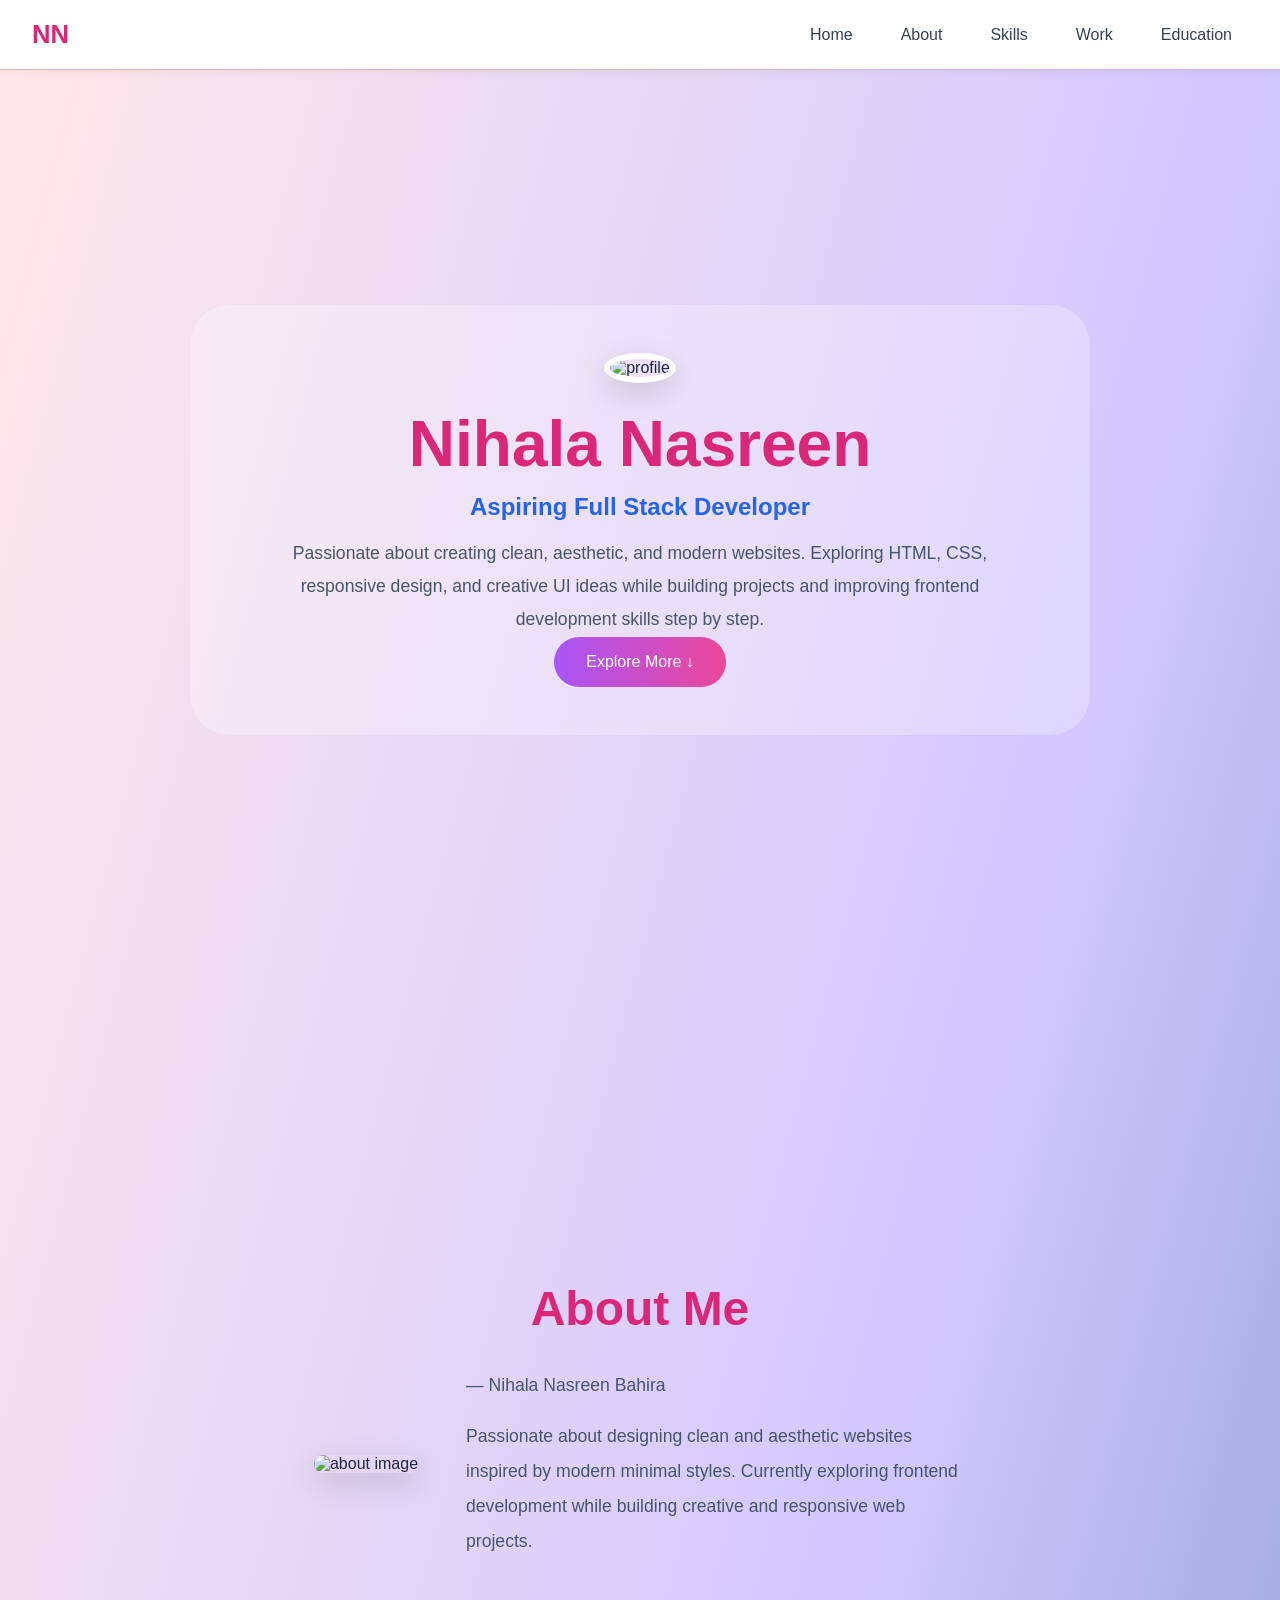
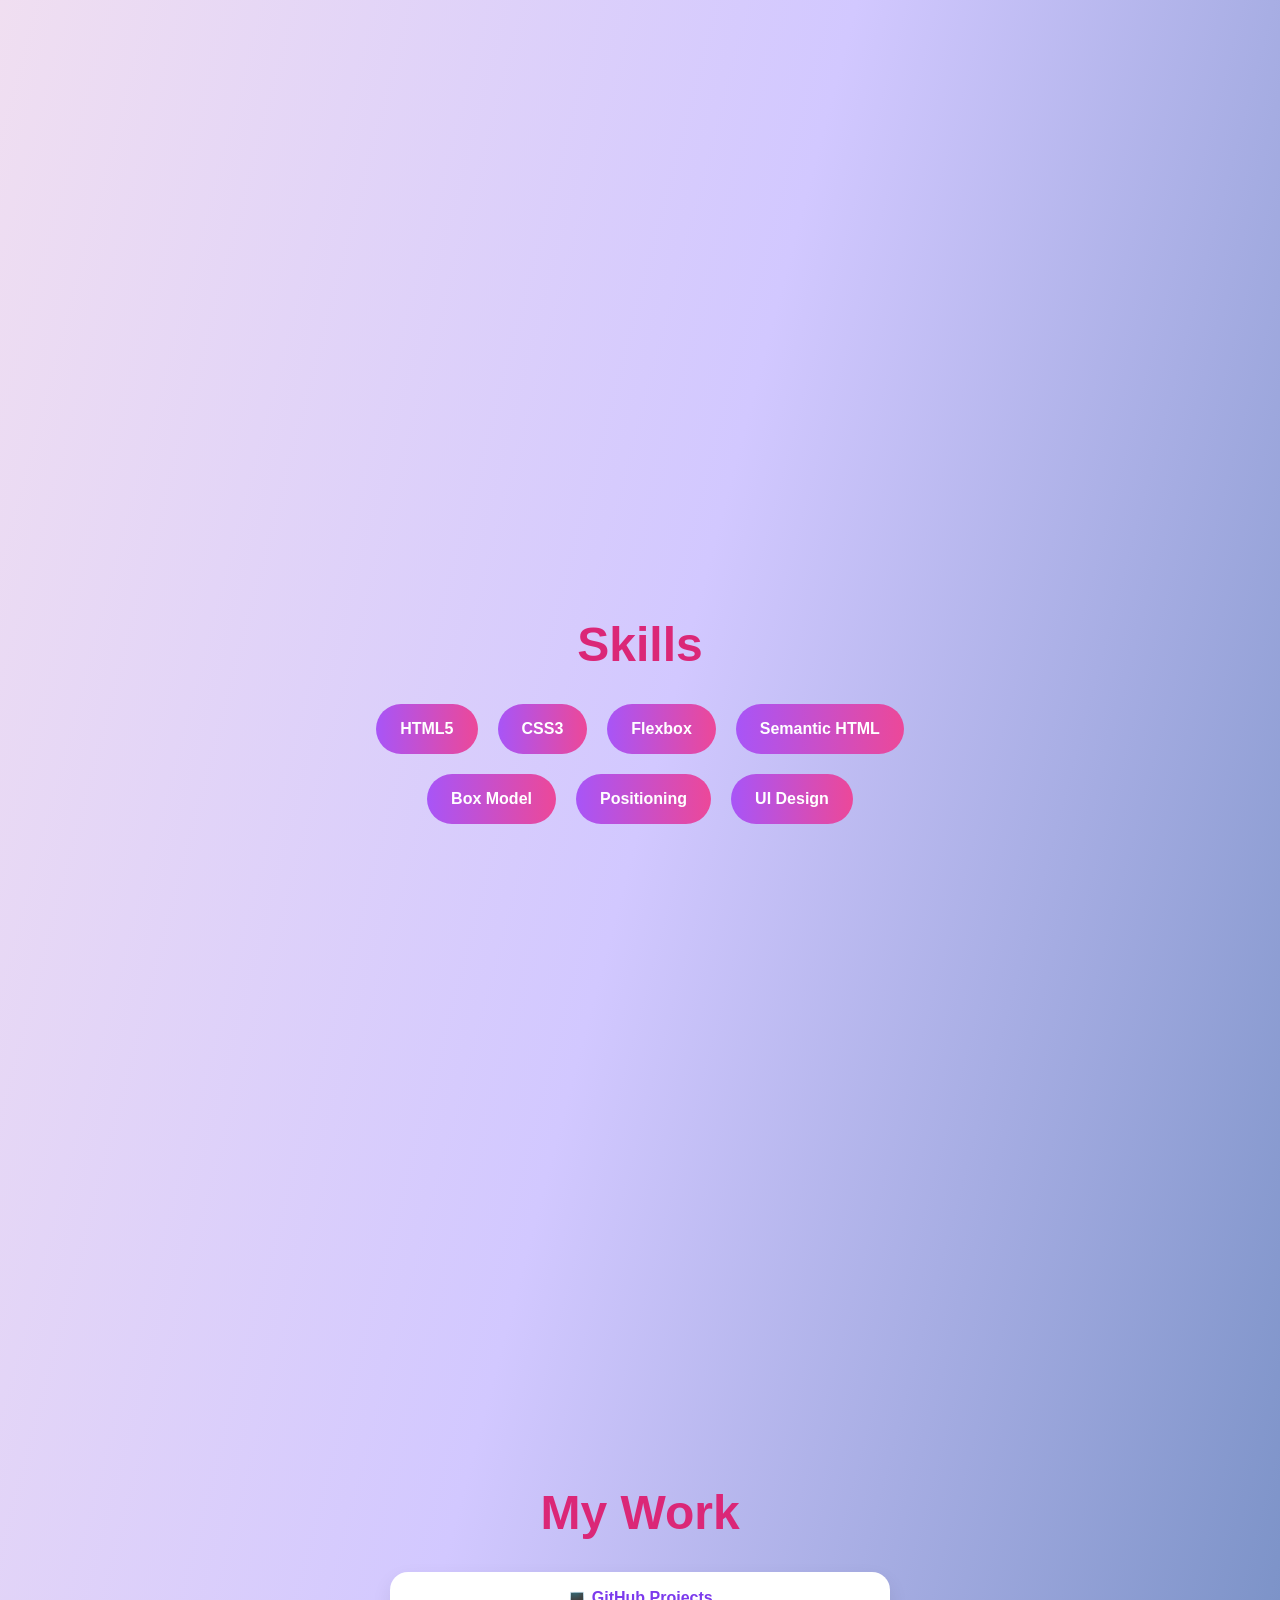
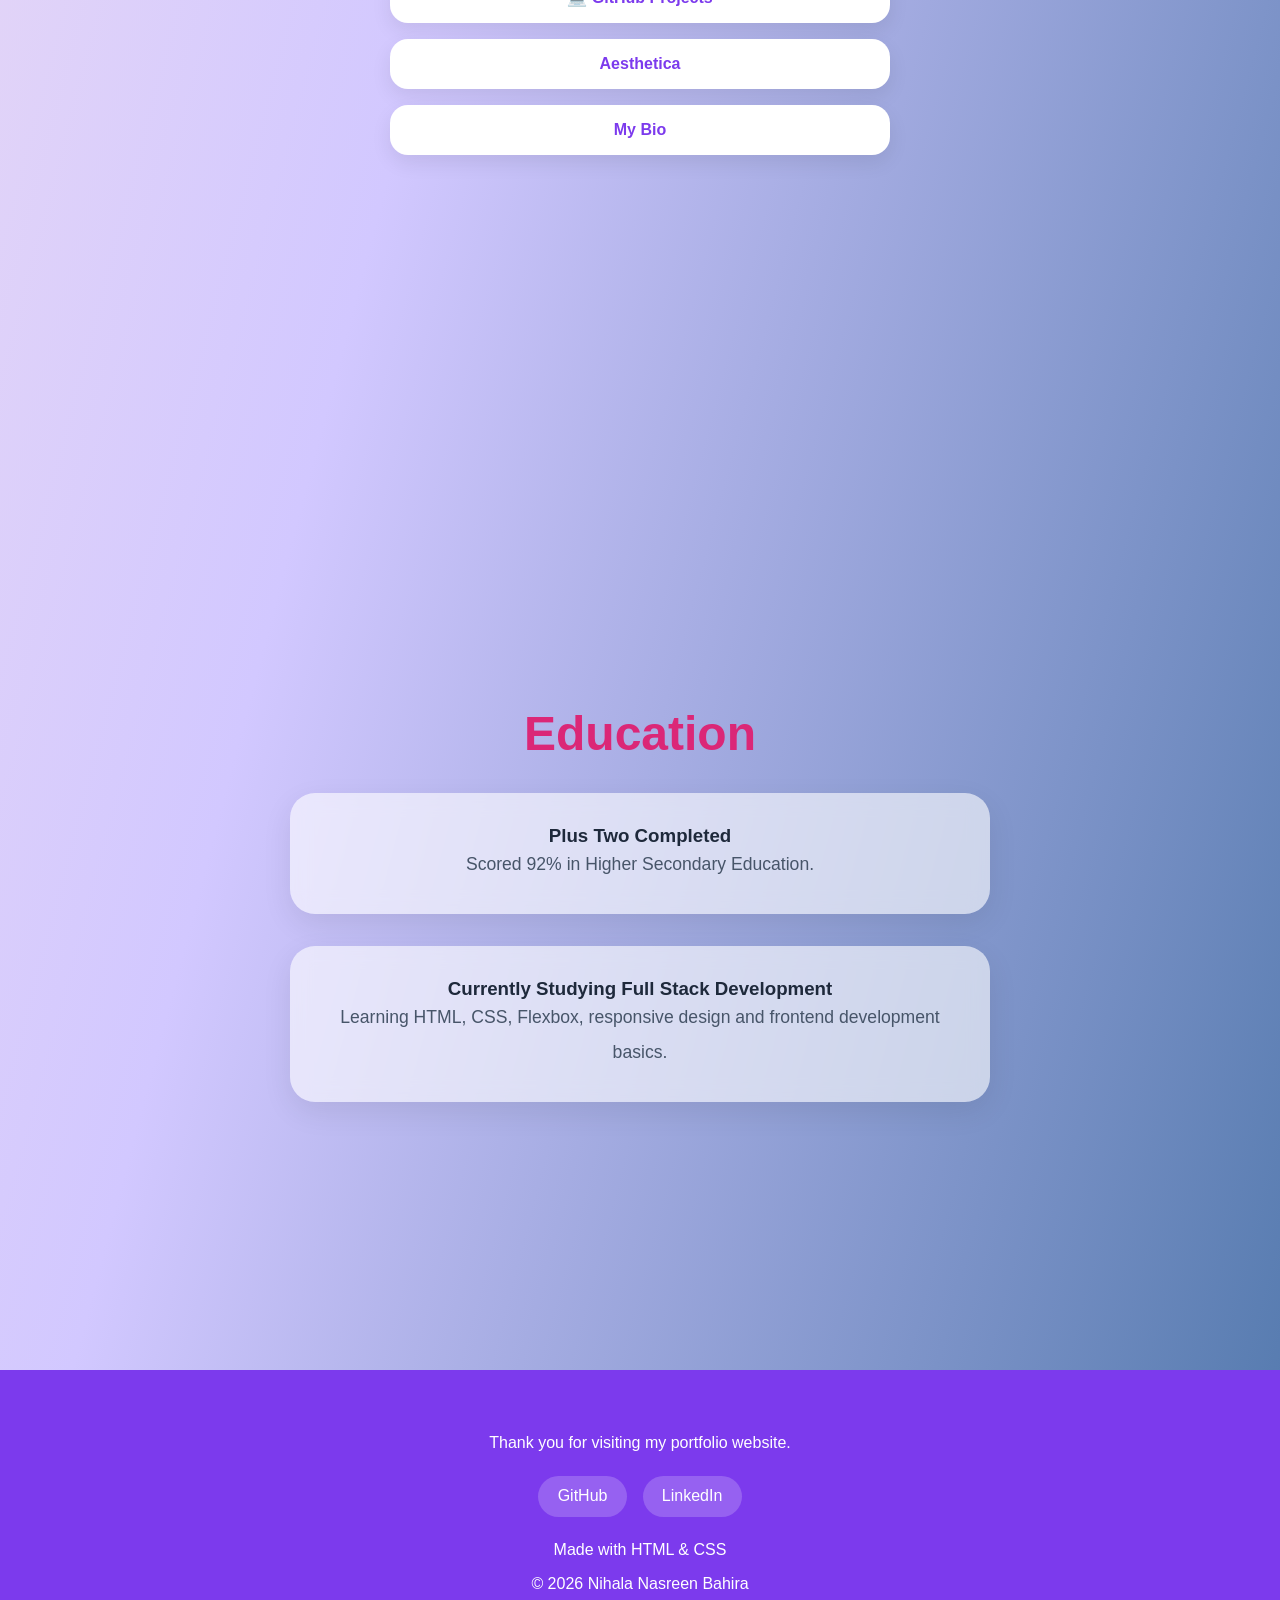
==== index.html @ 92440f71 "updated" ====
<!doctype html>
<html lang="en">
  <head>
    <meta charset="UTF-8" />
    <meta name="viewport" content="width=device-width, initial-scale=1.0" />

    <title>Nihala Portfolio</title>

    <style>
      * {
        margin: 0;
        padding: 0;
        box-sizing: border-box;
        scroll-behavior: smooth;
      }

      body {
        font-family: cursive, Arial, Helvetica, sans-serif;

        background: linear-gradient(to bottom right, #ffeaea, #d2c8ff, #5178ac);

        color: #1e293b;
      }

      /* NAVBAR */

      nav {
        position: sticky;
        top: 0;

        width: 100%;
        box-shadow: 0 2px 10px rgba(0, 0, 0, 0.05);
        background-color: white;

        padding: 1rem 2rem;

        display: flex;
        justify-content: space-between;
        align-items: center;

        z-index: 1000;

        border-bottom: 1px solid #d8b4fe;
      }

      nav h1 {
        font-size: 1.6rem;
        color: #db2777;
      }

      .nav-links {
        display: flex;
        gap: 1rem;
        flex-wrap: wrap;
      }

      .nav-links a {
        text-decoration: none;

        color: #334155;

        padding: 0.6rem 1rem;

        border-radius: 30px;

        transition: 0.3s;
      }

      .nav-links a:hover {
        background-color: #c4b5fd;
        color: white;
      }

      /* HERO */

      .hero {
        min-height: 100vh;

        display: flex;
        justify-content: center;
        align-items: center;

        padding: 2rem;

        text-align: center;
      }

      .hero-content {
        background-color: rgba(255, 255, 255, 0.25);

        padding: 3rem;

        border-radius: 40px;

        width: 100%;
        max-width: 900px;
      }

      .hero img {
        width: 190px;
        height: 190px;

        border-radius: 50%;

        object-fit: cover;

        border: 6px solid white;

        box-shadow: 0 10px 30px rgba(0, 0, 0, 0.15);

        margin-bottom: 1.5rem;
      }

      .hero h2 {
        font-size: 4rem;

        margin-bottom: 0.7rem;
        color: #db2777;
      }

      .hero h3 {
        color: #2563eb;

        margin-bottom: 1rem;

        font-size: 1.5rem;
      }

      .hero p {
        line-height: 1.9;

        color: #475569;

        font-size: 1.1rem;
        text-align: center;

        margin-bottom: 2rem;
        max-width: 750px;
        margin: auto;
      }

      .hero-btn {
        text-decoration: none;

        background: linear-gradient(to right, #a855f7, #ec4899);

        color: white;

        padding: 1rem 2rem;

        border-radius: 50px;

        display: inline-block;

        transition: 0.3s;
      }

      .hero-btn:hover {
        transform: translateY(-4px) scale(1.03);
      }

      /* COMMON SECTION */

      .section {
        min-height: 100vh;

        display: flex;
        justify-content: center;
        align-items: center;

        padding: 5rem 2rem;
      }

      .section-content {
        max-width: 1100px;
        width: 100%;
      }

      .section h2 {
        font-size: 3rem;

        margin-bottom: 2rem;

        text-align: center;

        color: #db2777;
      }

      /* ABOUT */

      .about-container {
        display: flex;
        align-items: center;
        justify-content: center;

        gap: 3rem;

        flex-wrap: wrap;
      }
      .fullname {
        color: #db2777;
        font-size: 1.1rem;
        margin-bottom: 1rem;
      }
      .about-image img {
        width: 320px;

        border-radius: 34px;

        box-shadow: 0 10px 30px rgba(0, 0, 0, 0.15);
      }

      .about-text {
        max-width: 500px;
        text-align: left;
      }

      .about-text p {
        line-height: 2;

        color: #475569;

        font-size: 1.1rem;
      }

      /* SKILLS */

      .skills-container {
        display: flex;
        justify-content: center;
        gap: 20px;
        flex-wrap: wrap;

        width: 60%;
        margin: auto;
      }

      .skill {
        background: linear-gradient(to right, #a855f7, #ec4899);

        color: white;

        padding: 1rem 1.5rem;

        border-radius: 40px;

        font-weight: bold;

        transition: 0.3s;
      }

      .skill:hover {
        transform: scale(1.08);
      }

      /* WORK */

      .work-links {
        display: flex;
        flex-direction: column;

        gap: 1rem;

        max-width: 500px;

        margin: 2rem auto 0;
      }

      .work-links a {
        text-decoration: none;

        background: white;

        color: #7c3aed;

        padding: 1rem;

        border-radius: 18px;

        text-align: center;

        font-weight: bold;

        box-shadow: 0 8px 20px rgba(0, 0, 0, 0.08);

        transition: 0.3s;
      }

      .work-links a:hover {
        transform: translateY(-4px);
        background: #f5d0fe;
      }

      /* EDUCATION */

      .education-box {
        background: rgba(255, 255, 255, 0.6);

        padding: 2rem;

        border-radius: 25px;

        backdrop-filter: blur(10px);

        box-shadow: 0 10px 30px rgba(0, 0, 0, 0.08);

        max-width: 700px;

        margin: auto;

        text-align: center;

        margin-bottom: 2rem;
      }

      .education-box p {
        line-height: 2;

        color: #475569;

        font-size: 1.1rem;
      }

      /* FOOTER */

      footer {
        background: #7c3aed;

        color: white;

        padding: 3rem 2rem;

        text-align: center;
      }

      .footer-container {
        max-width: 1000px;
        margin: auto;
      }

      .footer-container h2 {
        margin-bottom: 1rem;
      }

      .footer-links {
        display: flex;
        justify-content: center;
        flex-wrap: wrap;

        gap: 1rem;

        margin: 1.5rem 0;
      }

      .footer-links a {
        text-decoration: none;

        color: white;

        background-color: rgba(255, 255, 255, 0.2);

        padding: 0.7rem 1.2rem;

        border-radius: 30px;

        transition: 0.3s;
      }

      .footer-links a:hover {
        background-color: white;
        color: #7c3aed;
      }

      footer p {
        margin-top: 1rem;
      }

      /* MOBILE */

      @media (max-width: 768px) {
        nav {
          flex-direction: column;
          gap: 1rem;
        }

        .hero h2 {
          font-size: 2.5rem;
        }

        .section h2 {
          font-size: 2.2rem;
        }

        .about-image img {
          width: 100%;
          max-width: 320px;
        }
      }
    </style>
  </head>

  <body>
    <!-- NAVBAR -->

    <nav>
      <h1>NN</h1>

      <div class="nav-links">
        <a href="#home">Home</a>

        <a href="#about">About</a>

        <a href="#skills">Skills</a>

        <a href="#work">Work</a>

        <a href="#education">Education</a>
      </div>
    </nav>

    <!-- HERO -->

    <section class="hero" id="home">
      <div class="hero-content">
        <img src="download.jpg" alt="profile" />

        <h2>Nihala Nasreen</h2>

        <h3>Aspiring Full Stack Developer</h3>

        <p>
          Passionate about creating clean, aesthetic, and modern websites.
          Exploring HTML, CSS, responsive design, and creative UI ideas while
          building projects and improving frontend development skills step by
          step.
        </p>

        <a href="#about" class="hero-btn"> Explore More ↓ </a>
      </div>
    </section>

    <!-- ABOUT -->

    <section class="section" id="about">
      <div class="section-content">
        <h2>About Me</h2>

        <div class="about-container">
          <div class="about-image">
            <img src="download (1).jpg" alt="about image" />
          </div>

          <div class="about-text">
            <p class="fullname">— Nihala Nasreen Bahira</p>
            <p>
              Passionate about designing clean and aesthetic websites inspired
              by modern minimal styles. Currently exploring frontend development
              while building creative and responsive web projects.
            </p>
          </div>
        </div>
      </div>
    </section>

    <!-- SKILLS -->

    <section class="section" id="skills">
      <div class="section-content">
        <h2>Skills</h2>

        <div class="skills-container">
          <div class="skill">HTML5</div>

          <div class="skill">CSS3</div>

          <div class="skill">Flexbox</div>

          <div class="skill">Semantic HTML</div>

          <div class="skill">Box Model</div>

          <div class="skill">Positioning</div>

          <div class="skill">UI Design</div>
        </div>
      </div>
    </section>

    <!-- WORK -->

    <section class="section" id="work">
      <div class="section-content">
        <h2>My Work</h2>

        <div class="work-links">
          <a href="https://github.com/" target="_blank"> 💻 GitHub Projects </a>

          <a
            href=" https://nihalapkd2008-debug.github.io/day5/"
            target="_blank"
          >
            Aesthetica
          </a>

          <a
            href=" https://nihalapkd2008-debug.github.io/Biography/"
            target="_blank"
          >
            My Bio
          </a>
        </div>
      </div>
    </section>

    <!-- EDUCATION -->

    <section class="section" id="education">
      <div class="section-content">
        <h2>Education</h2>

        <div class="education-box">
          <h3>Plus Two Completed</h3>

          <p>Scored 92% in Higher Secondary Education.</p>
        </div>

        <div class="education-box">
          <h3>Currently Studying Full Stack Development</h3>

          <p>
            Learning HTML, CSS, Flexbox, responsive design and frontend
            development basics.
          </p>
        </div>
      </div>
    </section>

    <!-- FOOTER -->

    <footer>
      <div class="footer-container">
        <p>Thank you for visiting my portfolio website.</p>

        <div class="footer-links">
          <a href="https://github.com/" target="_blank"> GitHub </a>

          <a href="https://www.linkedin.com/" target="_blank"> LinkedIn </a>
        </div>
        <p>Made with HTML & CSS</p>
        <p>© 2026 Nihala Nasreen Bahira</p>
      </div>
    </footer>

    <!-- Code injected by live-server -->
    <script>
      // <![CDATA[  <-- For SVG support
      if ("WebSocket" in window) {
        (function () {
          function refreshCSS() {
            var sheets = [].slice.call(document.getElementsByTagName("link"));
            var head = document.getElementsByTagName("head")[0];
            for (var i = 0; i < sheets.length; ++i) {
              var elem = sheets[i];
              var parent = elem.parentElement || head;
              parent.removeChild(elem);
              var rel = elem.rel;
              if (
                (elem.href && typeof rel != "string") ||
                rel.length == 0 ||
                rel.toLowerCase() == "stylesheet"
              ) {
                var url = elem.href.replace(/(&|\?)_cacheOverride=\d+/, "");
                elem.href =
                  url +
                  (url.indexOf("?") >= 0 ? "&" : "?") +
                  "_cacheOverride=" +
                  new Date().valueOf();
              }
              parent.appendChild(elem);
            }
          }
          var protocol =
            window.location.protocol === "http:" ? "ws://" : "wss://";
          var address =
            protocol + window.location.host + window.location.pathname + "/ws";
          var socket = new WebSocket(address);
          socket.onmessage = function (msg) {
            if (msg.data == "reload") window.location.reload();
            else if (msg.data == "refreshcss") refreshCSS();
          };
          if (
            sessionStorage &&
            !sessionStorage.getItem("IsThisFirstTime_Log_From_LiveServer")
          ) {
            console.log("Live reload enabled.");
            sessionStorage.setItem("IsThisFirstTime_Log_From_LiveServer", true);
          }
        })();
      } else {
        console.error(
          "Upgrade your browser. This Browser is NOT supported WebSocket for Live-Reloading.",
        );
      }
      // ]]>
    </script>
  </body>
</html>
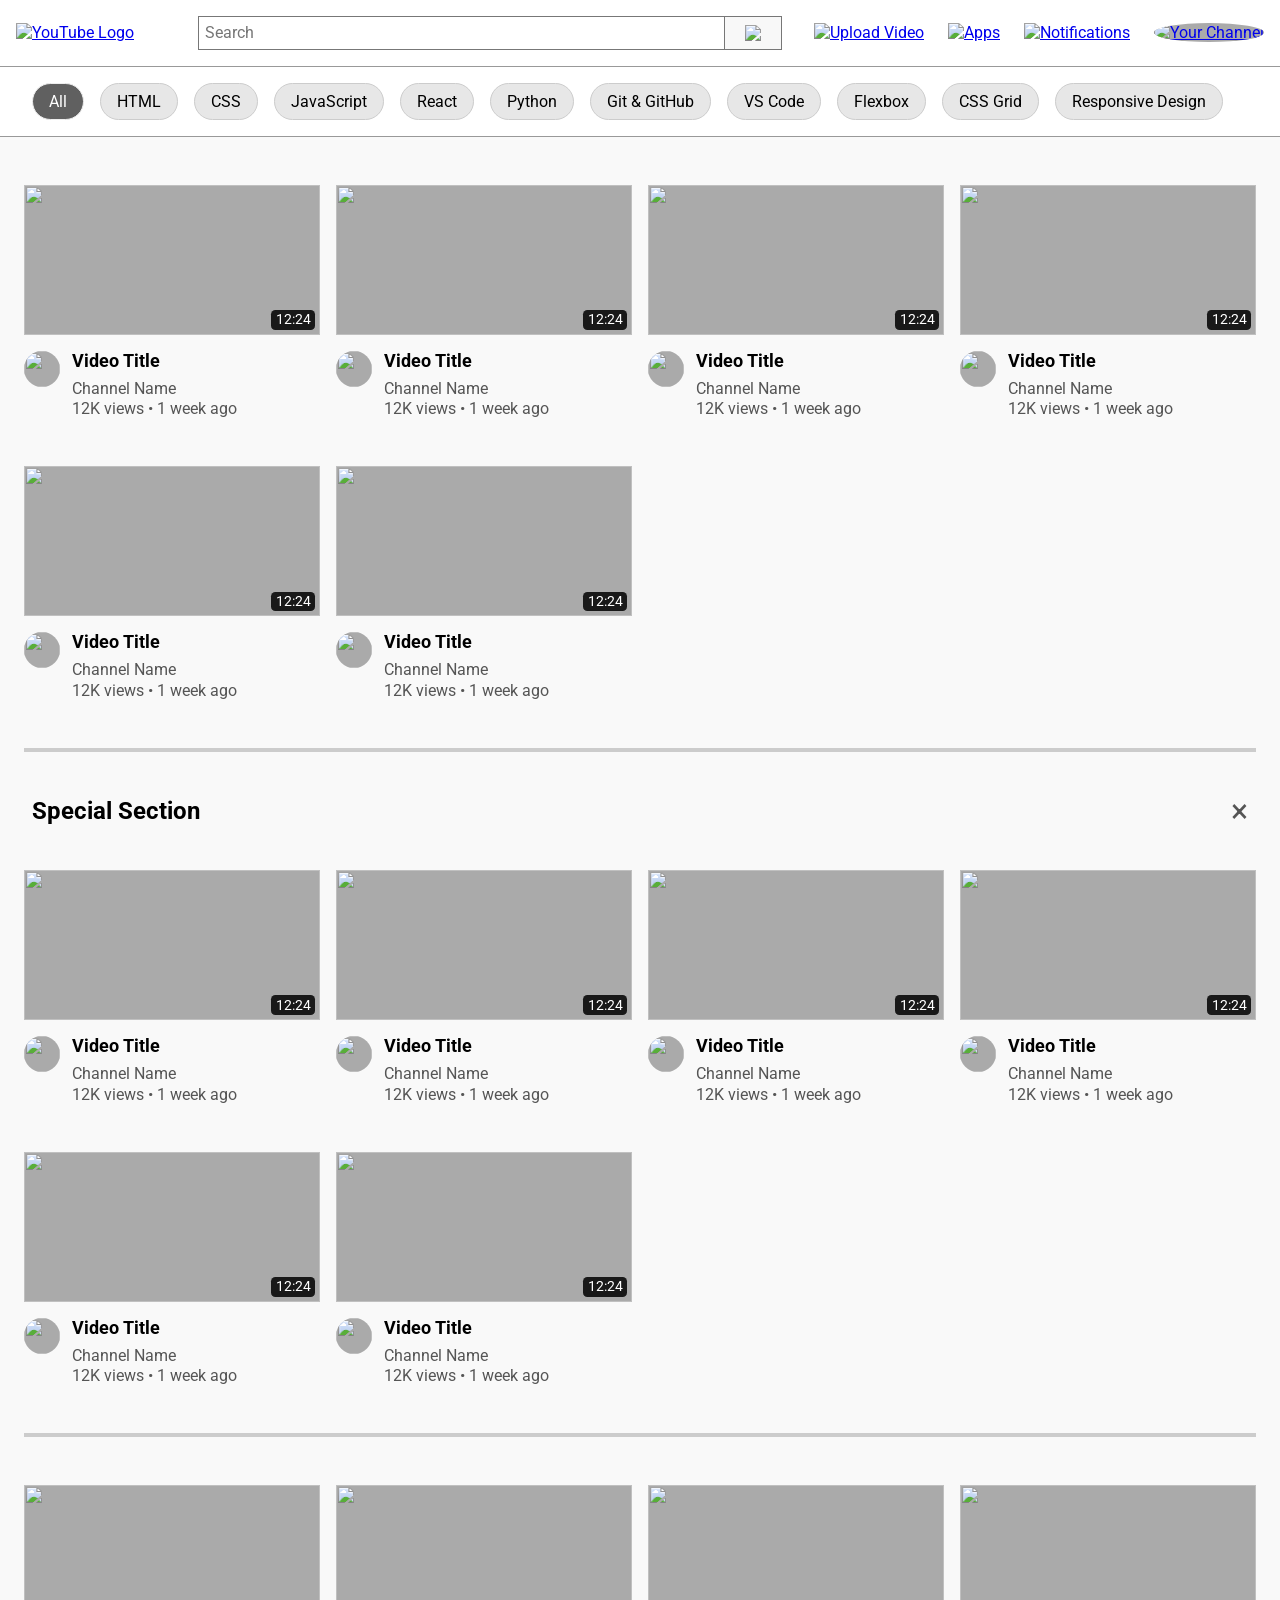
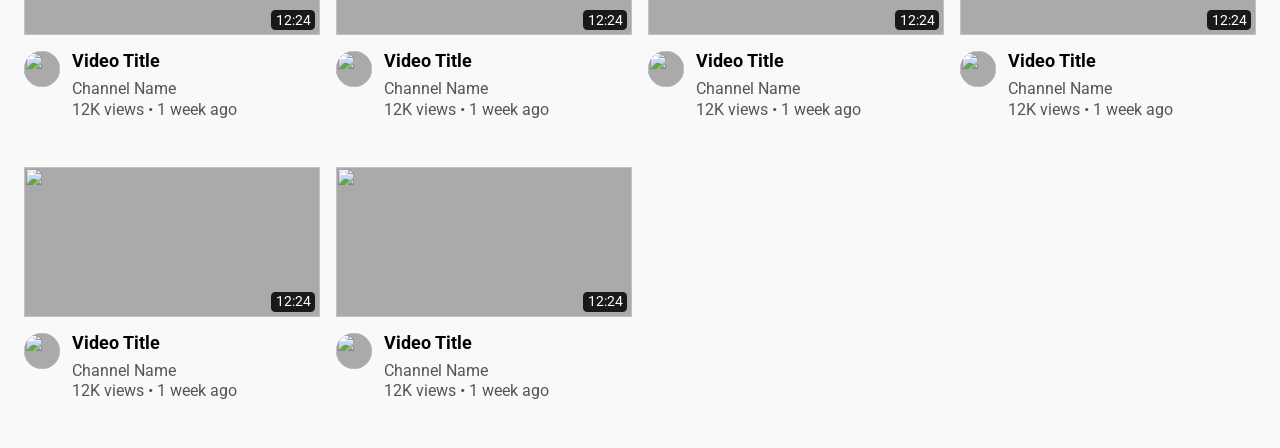
==== commit 9a858c37: "first commit" ====
--- a/index.html
+++ b/index.html
@@ -3,605 +3,526 @@
   <head>
     <meta charset="UTF-8" />
     <meta name="viewport" content="width=device-width, initial-scale=1.0" />
-
-    <title>Nihala Portfolio</title>
-
-    <style>
-      * {
-        margin: 0;
-        padding: 0;
-        box-sizing: border-box;
-        scroll-behavior: smooth;
-      }
-
-      body {
-        font-family: cursive, Arial, Helvetica, sans-serif;
-
-        background: linear-gradient(to bottom right, #ffeaea, #d2c8ff, #5178ac);
-
-        color: #1e293b;
-      }
-
-      /* NAVBAR */
-
-      nav {
-        position: sticky;
-        top: 0;
-
-        width: 100%;
-        box-shadow: 0 2px 10px rgba(0, 0, 0, 0.05);
-        background-color: white;
-
-        padding: 1rem 2rem;
-
-        display: flex;
-        justify-content: space-between;
-        align-items: center;
-
-        z-index: 1000;
-
-        border-bottom: 1px solid #d8b4fe;
-      }
-
-      nav h1 {
-        font-size: 1.6rem;
-        color: #db2777;
-      }
-
-      .nav-links {
-        display: flex;
-        gap: 1rem;
-        flex-wrap: wrap;
-      }
-
-      .nav-links a {
-        text-decoration: none;
-
-        color: #334155;
-
-        padding: 0.6rem 1rem;
-
-        border-radius: 30px;
-
-        transition: 0.3s;
-      }
-
-      .nav-links a:hover {
-        background-color: #c4b5fd;
-        color: white;
-      }
-
-      /* HERO */
-
-      .hero {
-        min-height: 100vh;
-
-        display: flex;
-        justify-content: center;
-        align-items: center;
-
-        padding: 2rem;
-
-        text-align: center;
-      }
-
-      .hero-content {
-        background-color: rgba(255, 255, 255, 0.25);
-
-        padding: 3rem;
-
-        border-radius: 40px;
-
-        width: 100%;
-        max-width: 900px;
-      }
-
-      .hero img {
-        width: 190px;
-        height: 190px;
-
-        border-radius: 50%;
-
-        object-fit: cover;
-
-        border: 6px solid white;
-
-        box-shadow: 0 10px 30px rgba(0, 0, 0, 0.15);
-
-        margin-bottom: 1.5rem;
-      }
-
-      .hero h2 {
-        font-size: 4rem;
-
-        margin-bottom: 0.7rem;
-        color: #db2777;
-      }
-
-      .hero h3 {
-        color: #2563eb;
-
-        margin-bottom: 1rem;
-
-        font-size: 1.5rem;
-      }
-
-      .hero p {
-        line-height: 1.9;
-
-        color: #475569;
-
-        font-size: 1.1rem;
-        text-align: center;
-
-        margin-bottom: 2rem;
-        max-width: 750px;
-        margin: auto;
-      }
-
-      .hero-btn {
-        text-decoration: none;
-
-        background: linear-gradient(to right, #a855f7, #ec4899);
-
-        color: white;
-
-        padding: 1rem 2rem;
-
-        border-radius: 50px;
-
-        display: inline-block;
-
-        transition: 0.3s;
-      }
-
-      .hero-btn:hover {
-        transform: translateY(-4px) scale(1.03);
-      }
-
-      /* COMMON SECTION */
-
-      .section {
-        min-height: 100vh;
-
-        display: flex;
-        justify-content: center;
-        align-items: center;
-
-        padding: 5rem 2rem;
-      }
-
-      .section-content {
-        max-width: 1100px;
-        width: 100%;
-      }
-
-      .section h2 {
-        font-size: 3rem;
-
-        margin-bottom: 2rem;
-
-        text-align: center;
-
-        color: #db2777;
-      }
-
-      /* ABOUT */
-
-      .about-container {
-        display: flex;
-        align-items: center;
-        justify-content: center;
-
-        gap: 3rem;
-
-        flex-wrap: wrap;
-      }
-      .fullname {
-        color: #db2777;
-        font-size: 1.1rem;
-        margin-bottom: 1rem;
-      }
-      .about-image img {
-        width: 320px;
-
-        border-radius: 34px;
-
-        box-shadow: 0 10px 30px rgba(0, 0, 0, 0.15);
-      }
-
-      .about-text {
-        max-width: 500px;
-        text-align: left;
-      }
-
-      .about-text p {
-        line-height: 2;
-
-        color: #475569;
-
-        font-size: 1.1rem;
-      }
-
-      /* SKILLS */
-
-      .skills-container {
-        display: flex;
-        justify-content: center;
-        gap: 20px;
-        flex-wrap: wrap;
-
-        width: 60%;
-        margin: auto;
-      }
-
-      .skill {
-        background: linear-gradient(to right, #a855f7, #ec4899);
-
-        color: white;
-
-        padding: 1rem 1.5rem;
-
-        border-radius: 40px;
-
-        font-weight: bold;
-
-        transition: 0.3s;
-      }
-
-      .skill:hover {
-        transform: scale(1.08);
-      }
-
-      /* WORK */
-
-      .work-links {
-        display: flex;
-        flex-direction: column;
-
-        gap: 1rem;
-
-        max-width: 500px;
-
-        margin: 2rem auto 0;
-      }
-
-      .work-links a {
-        text-decoration: none;
-
-        background: white;
-
-        color: #7c3aed;
-
-        padding: 1rem;
-
-        border-radius: 18px;
-
-        text-align: center;
-
-        font-weight: bold;
-
-        box-shadow: 0 8px 20px rgba(0, 0, 0, 0.08);
-
-        transition: 0.3s;
-      }
-
-      .work-links a:hover {
-        transform: translateY(-4px);
-        background: #f5d0fe;
-      }
-
-      /* EDUCATION */
-
-      .education-box {
-        background: rgba(255, 255, 255, 0.6);
-
-        padding: 2rem;
-
-        border-radius: 25px;
-
-        backdrop-filter: blur(10px);
-
-        box-shadow: 0 10px 30px rgba(0, 0, 0, 0.08);
-
-        max-width: 700px;
-
-        margin: auto;
-
-        text-align: center;
-
-        margin-bottom: 2rem;
-      }
-
-      .education-box p {
-        line-height: 2;
-
-        color: #475569;
-
-        font-size: 1.1rem;
-      }
-
-      /* FOOTER */
-
-      footer {
-        background: #7c3aed;
-
-        color: white;
-
-        padding: 3rem 2rem;
-
-        text-align: center;
-      }
-
-      .footer-container {
-        max-width: 1000px;
-        margin: auto;
-      }
-
-      .footer-container h2 {
-        margin-bottom: 1rem;
-      }
-
-      .footer-links {
-        display: flex;
-        justify-content: center;
-        flex-wrap: wrap;
-
-        gap: 1rem;
-
-        margin: 1.5rem 0;
-      }
-
-      .footer-links a {
-        text-decoration: none;
-
-        color: white;
-
-        background-color: rgba(255, 255, 255, 0.2);
-
-        padding: 0.7rem 1.2rem;
-
-        border-radius: 30px;
-
-        transition: 0.3s;
-      }
-
-      .footer-links a:hover {
-        background-color: white;
-        color: #7c3aed;
-      }
-
-      footer p {
-        margin-top: 1rem;
-      }
-
-      /* MOBILE */
-
-      @media (max-width: 768px) {
-        nav {
-          flex-direction: column;
-          gap: 1rem;
-        }
-
-        .hero h2 {
-          font-size: 2.5rem;
-        }
-
-        .section h2 {
-          font-size: 2.2rem;
-        }
-
-        .about-image img {
-          width: 100%;
-          max-width: 320px;
-        }
-      }
-    </style>
+    <meta http-equiv="X-UA-Compatible" content="ie=edge" />
+    <link rel="stylesheet" href="style.css" />
+    <link
+      href="https://fonts.googleapis.com/css2?family=Roboto:wght@400;700&display=swap"
+      rel="stylesheet"
+    />
+    <title>YouTube</title>
+    <link rel="icon" href="youtube-logo.png">
   </head>
-
   <body>
-    <!-- NAVBAR -->
-
-    <nav>
-      <h1>NN</h1>
-
-      <div class="nav-links">
-        <a href="#home">Home</a>
-
-        <a href="#about">About</a>
-
-        <a href="#skills">Skills</a>
-
-        <a href="#work">Work</a>
-
-        <a href="#education">Education</a>
+    <header class="header">
+      <a href="#">
+        <img src="logo.png" alt="YouTube Logo" class="youtube-logo" />
+      </a>
+      <form class="search-bar">
+        <input
+          class="search-input"
+          type="search"
+          placeholder="Search"
+          aria-label="Search"
+        />
+        <button type="submit" class="search-btn">
+          <img src="magnify.svg" />
+        </button>
+      </form>
+      <div class="menu-icons">
+        <a href="#">
+          <img src="video-plus.svg" alt="Upload Video" />
+        </a>
+        <a href="#">
+          <img src="apps.svg" alt="Apps" />
+        </a>
+        <a href="#">
+          <img src="bell.svg" alt="Notifications" />
+        </a>
+        <a href="#">
+          <img
+            class="menu-channel-icon"
+            src="http:///unsplash.it/36/36?gravity=center"
+            alt="Your Channel"
+          />
+        </a>
       </div>
-    </nav>
-
-    <!-- HERO -->
-
-    <section class="hero" id="home">
-      <div class="hero-content">
-        <img src="download.jpg" alt="profile" />
-
-        <h2>Nihala Nasreen</h2>
-
-        <h3>Aspiring Full Stack Developer</h3>
-
-        <p>
-          Passionate about creating clean, aesthetic, and modern websites.
-          Exploring HTML, CSS, responsive design, and creative UI ideas while
-          building projects and improving frontend development skills step by
-          step.
-        </p>
-
-        <a href="#about" class="hero-btn"> Explore More ↓ </a>
-      </div>
-    </section>
-
-    <!-- ABOUT -->
-
-    <section class="section" id="about">
-      <div class="section-content">
-        <h2>About Me</h2>
-
-        <div class="about-container">
-          <div class="about-image">
-            <img src="download (1).jpg" alt="about image" />
-          </div>
-
-          <div class="about-text">
-            <p class="fullname">— Nihala Nasreen Bahira</p>
-            <p>
-              Passionate about designing clean and aesthetic websites inspired
-              by modern minimal styles. Currently exploring frontend development
-              while building creative and responsive web projects.
-            </p>
-          </div>
-        </div>
-      </div>
-    </section>
-
-    <!-- SKILLS -->
-
-    <section class="section" id="skills">
-      <div class="section-content">
-        <h2>Skills</h2>
-
-        <div class="skills-container">
-          <div class="skill">HTML5</div>
-
-          <div class="skill">CSS3</div>
-
-          <div class="skill">Flexbox</div>
-
-          <div class="skill">Semantic HTML</div>
-
-          <div class="skill">Box Model</div>
-
-          <div class="skill">Positioning</div>
-
-          <div class="skill">UI Design</div>
-        </div>
-      </div>
-    </section>
-
-    <!-- WORK -->
-
-    <section class="section" id="work">
-      <div class="section-content">
-        <h2>My Work</h2>
-
-        <div class="work-links">
-          <a href="https://github.com/" target="_blank"> 💻 GitHub Projects </a>
-
-          <a
-            href=" https://nihalapkd2008-debug.github.io/day5/"
-            target="_blank"
-          >
-            Aesthetica
-          </a>
-
-          <a
-            href=" https://nihalapkd2008-debug.github.io/Biography/"
-            target="_blank"
-          >
-            My Bio
-          </a>
-        </div>
-      </div>
-    </section>
-
-    <!-- EDUCATION -->
-
-    <section class="section" id="education">
-      <div class="section-content">
-        <h2>Education</h2>
-
-        <div class="education-box">
-          <h3>Plus Two Completed</h3>
-
-          <p>Scored 92% in Higher Secondary Education.</p>
-        </div>
-
-        <div class="education-box">
-          <h3>Currently Studying Full Stack Development</h3>
-
-          <p>
-            Learning HTML, CSS, Flexbox, responsive design and frontend
-            development basics.
-          </p>
-        </div>
-      </div>
-    </section>
-
-    <!-- FOOTER -->
-
-    <footer>
-      <div class="footer-container">
-        <p>Thank you for visiting my portfolio website.</p>
-
-        <div class="footer-links">
-          <a href="https://github.com/" target="_blank"> GitHub </a>
-
-          <a href="https://www.linkedin.com/" target="_blank"> LinkedIn </a>
-        </div>
-        <p>Made with HTML & CSS</p>
-        <p>© 2026 Nihala Nasreen Bahira</p>
-      </div>
-    </footer>
-
-    <!-- Code injected by live-server -->
-    <script>
-      // <![CDATA[  <-- For SVG support
-      if ("WebSocket" in window) {
-        (function () {
-          function refreshCSS() {
-            var sheets = [].slice.call(document.getElementsByTagName("link"));
-            var head = document.getElementsByTagName("head")[0];
-            for (var i = 0; i < sheets.length; ++i) {
-              var elem = sheets[i];
-              var parent = elem.parentElement || head;
-              parent.removeChild(elem);
-              var rel = elem.rel;
-              if (
-                (elem.href && typeof rel != "string") ||
-                rel.length == 0 ||
-                rel.toLowerCase() == "stylesheet"
-              ) {
-                var url = elem.href.replace(/(&|\?)_cacheOverride=\d+/, "");
-                elem.href =
-                  url +
-                  (url.indexOf("?") >= 0 ? "&" : "?") +
-                  "_cacheOverride=" +
-                  new Date().valueOf();
-              }
-              parent.appendChild(elem);
-            }
-          }
-          var protocol =
-            window.location.protocol === "http:" ? "ws://" : "wss://";
-          var address =
-            protocol + window.location.host + window.location.pathname + "/ws";
-          var socket = new WebSocket(address);
-          socket.onmessage = function (msg) {
-            if (msg.data == "reload") window.location.reload();
-            else if (msg.data == "refreshcss") refreshCSS();
-          };
-          if (
-            sessionStorage &&
-            !sessionStorage.getItem("IsThisFirstTime_Log_From_LiveServer")
-          ) {
-            console.log("Live reload enabled.");
-            sessionStorage.setItem("IsThisFirstTime_Log_From_LiveServer", true);
-          }
-        })();
-      } else {
-        console.error(
-          "Upgrade your browser. This Browser is NOT supported WebSocket for Live-Reloading.",
-        );
-      }
-      // ]]>
-    </script>
+    </header>
+    <div class="categories">
+      <section class="category-section">
+        <button class="category active">All</button>
+        <button class="category">HTML</button>
+        <button class="category">CSS</button>
+        <button class="category">JavaScript</button>
+        <button class="category">React</button>
+        <button class="category">Python</button>
+        <button class="category">Git & GitHub</button>
+        <button class="category">VS Code</button>
+        <button class="category">Flexbox</button>
+        <button class="category">CSS Grid</button>
+        <button class="category">Responsive Design</button>
+      </section>
+    </div>
+    <div class="videos">
+      <section class="video-section">
+        <article class="video-container">
+          <a href="#" class="thumbnail" data-duration="12:24">
+            <img
+              class="thumbnail-image"
+              src="http://unsplash.it/250/150?gravity=center"
+            />
+          </a>
+          <div class="video-bottom-section">
+            <a href="#">
+              <img
+                class="channel-icon"
+                src="http://unsplash.it/36/36?gravity=center"
+              />
+            </a>
+            <div class="video-details">
+              <a href="#" class="video-title">Video Title</a>
+              <a href="#" class="video-channel-name">Channel Name</a>
+              <div class="video-metadata">
+                <span>12K views</span>
+                •
+                <span>1 week ago</span>
+              </div>
+            </div>
+          </div>
+        </article>
+        <article class="video-container">
+          <a href="#" class="thumbnail" data-duration="12:24">
+            <img
+              class="thumbnail-image"
+              src="http://unsplash.it/250/150?gravity=center"
+            />
+          </a>
+          <div class="video-bottom-section">
+            <a href="#">
+              <img
+                class="channel-icon"
+                src="http://unsplash.it/36/36?gravity=center"
+              />
+            </a>
+            <div class="video-details">
+              <a href="#" class="video-title">Video Title</a>
+              <a href="#" class="video-channel-name">Channel Name</a>
+              <div class="video-metadata">
+                <span>12K views</span>
+                •
+                <span>1 week ago</span>
+              </div>
+            </div>
+          </div>
+        </article>
+        <article class="video-container">
+          <a href="#" class="thumbnail" data-duration="12:24">
+            <img
+              class="thumbnail-image"
+              src="http://unsplash.it/250/150?gravity=center"
+            />
+          </a>
+          <div class="video-bottom-section">
+            <a href="#">
+              <img
+                class="channel-icon"
+                src="http://unsplash.it/36/36?gravity=center"
+              />
+            </a>
+            <div class="video-details">
+              <a href="#" class="video-title">Video Title</a>
+              <a href="#" class="video-channel-name">Channel Name</a>
+              <div class="video-metadata">
+                <span>12K views</span>
+                •
+                <span>1 week ago</span>
+              </div>
+            </div>
+          </div>
+        </article>
+        <article class="video-container">
+          <a href="#" class="thumbnail" data-duration="12:24">
+            <img
+              class="thumbnail-image"
+              src="http://unsplash.it/250/150?gravity=center"
+            />
+          </a>
+          <div class="video-bottom-section">
+            <a href="#">
+              <img
+                class="channel-icon"
+                src="http://unsplash.it/36/36?gravity=center"
+              />
+            </a>
+            <div class="video-details">
+              <a href="#" class="video-title">Video Title</a>
+              <a href="#" class="video-channel-name">Channel Name</a>
+              <div class="video-metadata">
+                <span>12K views</span>
+                •
+                <span>1 week ago</span>
+              </div>
+            </div>
+          </div>
+        </article>
+        <article class="video-container">
+          <a href="#" class="thumbnail" data-duration="12:24">
+            <img
+              class="thumbnail-image"
+              src="http://unsplash.it/250/150?gravity=center"
+            />
+          </a>
+          <div class="video-bottom-section">
+            <a href="#">
+              <img
+                class="channel-icon"
+                src="http://unsplash.it/36/36?gravity=center"
+              />
+            </a>
+            <div class="video-details">
+              <a href="#" class="video-title">Video Title</a>
+              <a href="#" class="video-channel-name">Channel Name</a>
+              <div class="video-metadata">
+                <span>12K views</span>
+                •
+                <span>1 week ago</span>
+              </div>
+            </div>
+          </div>
+        </article>
+        <article class="video-container">
+          <a href="#" class="thumbnail" data-duration="12:24">
+            <img
+              class="thumbnail-image"
+              src="http://unsplash.it/250/150?gravity=center"
+            />
+          </a>
+          <div class="video-bottom-section">
+            <a href="#">
+              <img
+                class="channel-icon"
+                src="http://unsplash.it/36/36?gravity=center"
+              />
+            </a>
+            <div class="video-details">
+              <a href="#" class="video-title">Video Title</a>
+              <a href="#" class="video-channel-name">Channel Name</a>
+              <div class="video-metadata">
+                <span>12K views</span>
+                •
+                <span>1 week ago</span>
+              </div>
+            </div>
+          </div>
+        </article>
+      </section>
+      <section class="video-section">
+        <h2 class="video-section-title">
+          Special Section
+          <button class="video-section-title-close">&times;</button>
+        </h2>
+        <article class="video-container">
+          <a href="#" class="thumbnail" data-duration="12:24">
+            <img
+              class="thumbnail-image"
+              src="http://unsplash.it/250/150?gravity=center"
+            />
+          </a>
+          <div class="video-bottom-section">
+            <a href="#">
+              <img
+                class="channel-icon"
+                src="http://unsplash.it/36/36?gravity=center"
+              />
+            </a>
+            <div class="video-details">
+              <a href="#" class="video-title">Video Title</a>
+              <a href="#" class="video-channel-name">Channel Name</a>
+              <div class="video-metadata">
+                <span>12K views</span>
+                •
+                <span>1 week ago</span>
+              </div>
+            </div>
+          </div>
+        </article>
+        <article class="video-container">
+          <a href="#" class="thumbnail" data-duration="12:24">
+            <img
+              class="thumbnail-image"
+              src="http://unsplash.it/250/150?gravity=center"
+            />
+          </a>
+          <div class="video-bottom-section">
+            <a href="#">
+              <img
+                class="channel-icon"
+                src="http://unsplash.it/36/36?gravity=center"
+              />
+            </a>
+            <div class="video-details">
+              <a href="#" class="video-title">Video Title</a>
+              <a href="#" class="video-channel-name">Channel Name</a>
+              <div class="video-metadata">
+                <span>12K views</span>
+                •
+                <span>1 week ago</span>
+              </div>
+            </div>
+          </div>
+        </article>
+        <article class="video-container">
+          <a href="#" class="thumbnail" data-duration="12:24">
+            <img
+              class="thumbnail-image"
+              src="http://unsplash.it/250/150?gravity=center"
+            />
+          </a>
+          <div class="video-bottom-section">
+            <a href="#">
+              <img
+                class="channel-icon"
+                src="http://unsplash.it/36/36?gravity=center"
+              />
+            </a>
+            <div class="video-details">
+              <a href="#" class="video-title">Video Title</a>
+              <a href="#" class="video-channel-name">Channel Name</a>
+              <div class="video-metadata">
+                <span>12K views</span>
+                •
+                <span>1 week ago</span>
+              </div>
+            </div>
+          </div>
+        </article>
+        <article class="video-container">
+          <a href="#" class="thumbnail" data-duration="12:24">
+            <img
+              class="thumbnail-image"
+              src="http://unsplash.it/250/150?gravity=center"
+            />
+          </a>
+          <div class="video-bottom-section">
+            <a href="#">
+              <img
+                class="channel-icon"
+                src="http://unsplash.it/36/36?gravity=center"
+              />
+            </a>
+            <div class="video-details">
+              <a href="#" class="video-title">Video Title</a>
+              <a href="#" class="video-channel-name">Channel Name</a>
+              <div class="video-metadata">
+                <span>12K views</span>
+                •
+                <span>1 week ago</span>
+              </div>
+            </div>
+          </div>
+        </article>
+        <article class="video-container">
+          <a href="#" class="thumbnail" data-duration="12:24">
+            <img
+              class="thumbnail-image"
+              src="http://unsplash.it/250/150?gravity=center"
+            />
+          </a>
+          <div class="video-bottom-section">
+            <a href="#">
+              <img
+                class="channel-icon"
+                src="http://unsplash.it/36/36?gravity=center"
+              />
+            </a>
+            <div class="video-details">
+              <a href="#" class="video-title">Video Title</a>
+              <a href="#" class="video-channel-name">Channel Name</a>
+              <div class="video-metadata">
+                <span>12K views</span>
+                •
+                <span>1 week ago</span>
+              </div>
+            </div>
+          </div>
+        </article>
+        <article class="video-container">
+          <a href="#" class="thumbnail" data-duration="12:24">
+            <img
+              class="thumbnail-image"
+              src="http://unsplash.it/250/150?gravity=center"
+            />
+          </a>
+          <div class="video-bottom-section">
+            <a href="#">
+              <img
+                class="channel-icon"
+                src="http://unsplash.it/36/36?gravity=center"
+              />
+            </a>
+            <div class="video-details">
+              <a href="#" class="video-title">Video Title</a>
+              <a href="#" class="video-channel-name">Channel Name</a>
+              <div class="video-metadata">
+                <span>12K views</span>
+                •
+                <span>1 week ago</span>
+              </div>
+            </div>
+          </div>
+        </article>
+      </section>
+      <section class="video-section">
+        <article class="video-container">
+          <a href="#" class="thumbnail" data-duration="12:24">
+            <img
+              class="thumbnail-image"
+              src="http://unsplash.it/250/150?gravity=center"
+            />
+          </a>
+          <div class="video-bottom-section">
+            <a href="#">
+              <img
+                class="channel-icon"
+                src="http://unsplash.it/36/36?gravity=center"
+              />
+            </a>
+            <div class="video-details">
+              <a href="#" class="video-title">Video Title</a>
+              <a href="#" class="video-channel-name">Channel Name</a>
+              <div class="video-metadata">
+                <span>12K views</span>
+                •
+                <span>1 week ago</span>
+              </div>
+            </div>
+          </div>
+        </article>
+        <article class="video-container">
+          <a href="#" class="thumbnail" data-duration="12:24">
+            <img
+              class="thumbnail-image"
+              src="http://unsplash.it/250/150?gravity=center"
+            />
+          </a>
+          <div class="video-bottom-section">
+            <a href="#">
+              <img
+                class="channel-icon"
+                src="http://unsplash.it/36/36?gravity=center"
+              />
+            </a>
+            <div class="video-details">
+              <a href="#" class="video-title">Video Title</a>
+              <a href="#" class="video-channel-name">Channel Name</a>
+              <div class="video-metadata">
+                <span>12K views</span>
+                •
+                <span>1 week ago</span>
+              </div>
+            </div>
+          </div>
+        </article>
+        <article class="video-container">
+          <a href="#" class="thumbnail" data-duration="12:24">
+            <img
+              class="thumbnail-image"
+              src="http://unsplash.it/250/150?gravity=center"
+            />
+          </a>
+          <div class="video-bottom-section">
+            <a href="#">
+              <img
+                class="channel-icon"
+                src="http://unsplash.it/36/36?gravity=center"
+              />
+            </a>
+            <div class="video-details">
+              <a href="#" class="video-title">Video Title</a>
+              <a href="#" class="video-channel-name">Channel Name</a>
+              <div class="video-metadata">
+                <span>12K views</span>
+                •
+                <span>1 week ago</span>
+              </div>
+            </div>
+          </div>
+        </article>
+        <article class="video-container">
+          <a href="#" class="thumbnail" data-duration="12:24">
+            <img
+              class="thumbnail-image"
+              src="http://unsplash.it/250/150?gravity=center"
+            />
+          </a>
+          <div class="video-bottom-section">
+            <a href="#">
+              <img
+                class="channel-icon"
+                src="http://unsplash.it/36/36?gravity=center"
+              />
+            </a>
+            <div class="video-details">
+              <a href="#" class="video-title">Video Title</a>
+              <a href="#" class="video-channel-name">Channel Name</a>
+              <div class="video-metadata">
+                <span>12K views</span>
+                •
+                <span>1 week ago</span>
+              </div>
+            </div>
+          </div>
+        </article>
+        <article class="video-container">
+          <a href="#" class="thumbnail" data-duration="12:24">
+            <img
+              class="thumbnail-image"
+              src="http://unsplash.it/250/150?gravity=center"
+            />
+          </a>
+          <div class="video-bottom-section">
+            <a href="#">
+              <img
+                class="channel-icon"
+                src="http://unsplash.it/36/36?gravity=center"
+              />
+            </a>
+            <div class="video-details">
+              <a href="#" class="video-title">Video Title</a>
+              <a href="#" class="video-channel-name">Channel Name</a>
+              <div class="video-metadata">
+                <span>12K views</span>
+                •
+                <span>1 week ago</span>
+              </div>
+            </div>
+          </div>
+        </article>
+        <article class="video-container">
+          <a href="#" class="thumbnail" data-duration="12:24">
+            <img
+              class="thumbnail-image"
+              src="http://unsplash.it/250/150?gravity=center"
+            />
+          </a>
+          <div class="video-bottom-section">
+            <a href="#">
+              <img
+                class="channel-icon"
+                src="http://unsplash.it/36/36?gravity=center"
+              />
+            </a>
+            <div class="video-details">
+              <a href="#" class="video-title">Video Title</a>
+              <a href="#" class="video-channel-name">Channel Name</a>
+              <div class="video-metadata">
+                <span>12K views</span>
+                •
+                <span>1 week ago</span>
+              </div>
+            </div>
+          </div>
+        </article>
+      </section>
+    </div>
   </body>
 </html>
--- a/style.css
+++ b/style.css
@@ -0,0 +1,211 @@
+*,
+*::before,
+*::after {
+  box-sizing: border-box;
+  font-family: Roboto, Arial, Helvetica, sans-serif;
+}
+
+body {
+  margin: 0;
+}
+
+.video-section {
+  display: grid;
+  grid-template-columns: repeat(auto-fill, minmax(250px, 1fr));
+  gap: 3rem 1rem;
+  padding: 3rem 0;
+  margin: 0 1.5rem;
+  border-top: 4px solid #ccc;
+}
+
+.video-section:first-child {
+  border-top: none;
+}
+
+.video-container {
+  display: flex;
+  flex-direction: column;
+}
+
+.thumbnail {
+  position: relative;
+  display: flex;
+}
+
+.thumbnail::before {
+  content: attr(data-duration);
+  position: absolute;
+  background-color: rgba(0, 0, 0, 0.85);
+  color: white;
+  right: 5px;
+  bottom: 5px;
+  padding: 0.1em 0.3em;
+  border-radius: 0.3em;
+  font-size: 0.9rem;
+}
+
+.thumbnail-image {
+  width: 100%;
+  height: 100%;
+  min-width: 250px;
+  min-height: 150px;
+  background-color: #aaa;
+}
+
+.video-bottom-section {
+  display: flex;
+  align-items: flex-start;
+  margin-top: 1rem;
+}
+
+.channel-icon {
+  margin-right: 0.75rem;
+  border-radius: 50%;
+  width: 36px;
+  height: 36px;
+  background-color: #aaa;
+}
+
+.video-details {
+  display: flex;
+  flex-direction: column;
+}
+
+.video-title {
+  font-size: 1.1rem;
+  font-weight: bold;
+  margin-bottom: 0.5rem;
+  text-decoration: none;
+  color: black;
+}
+
+.video-channel-name {
+  margin-bottom: 0.1rem;
+  text-decoration: none;
+  transition: color 150ms;
+}
+
+.video-channel-name:hover {
+  color: #111;
+}
+
+.video-channel-name,
+.video-metadata {
+  color: #555;
+}
+
+.video-section-title {
+  grid-column: 1 / -1;
+  margin: -0.5rem 0;
+  display: flex;
+  justify-content: space-between;
+  align-items: center;
+  padding: 0 0.5rem;
+}
+
+.video-section-title-close {
+  border: none;
+  background: none;
+  padding: 0;
+  font-size: 2rem;
+  color: #555;
+  cursor: pointer;
+}
+
+.videos {
+  background-color: #f9f9f9;
+}
+
+.categories {
+  padding: 1rem 2rem;
+  border-top: 1px solid #999;
+  border-bottom: 1px solid #999;
+}
+
+.category-section {
+  display: flex;
+  overflow: hidden;
+}
+
+.category {
+  margin-right: 1rem;
+  word-wrap: none;
+  white-space: nowrap;
+  border: 1px solid #ccc;
+  border-radius: 900px;
+  background-color: #e7e7e7;
+  padding: 0.5rem 1rem;
+  font-size: inherit;
+  cursor: pointer;
+  transition: background-color 150ms;
+}
+
+.category:hover {
+  background-color: #ddd;
+}
+
+.category.active {
+  background-color: #606060;
+  color: white;
+  border-color: #eee;
+}
+
+.category:last-child {
+  margin-right: 0;
+}
+
+.header {
+  display: flex;
+  justify-content: space-between;
+  align-items: center;
+  padding: 1rem;
+}
+
+.youtube-logo {
+  height: 20px;
+}
+
+.search-bar {
+  display: flex;
+  flex-grow: 1;
+  margin: 0 2rem 0 4rem;
+}
+
+.search-input {
+  width: 100%;
+  font-size: inherit;
+  padding: 0.4em;
+  border: 1px solid #777;
+  border-top-right-radius: 0;
+  border-bottom-right-radius: 0;
+}
+
+.search-btn {
+  display: flex;
+  align-items: center;
+  padding: 0 1.25rem;
+  border: 1px solid #777;
+  background-color: #f8f8f8;
+  border-left: none;
+  border-top-left-radius: 0;
+  border-bottom-left-radius: 0;
+  cursor: pointer;
+}
+
+.search-btn:hover {
+  background-color: #f0f0f0;
+}
+
+.menu-icons {
+  display: grid;
+  grid-template-columns: repeat(4, auto);
+  align-items: center;
+  gap: 1.5rem;
+}
+
+.menu-channel-icon {
+  border-radius: 50%;
+  width: 36px;
+  height: 36px;
+  background-color: #aaa;
+}
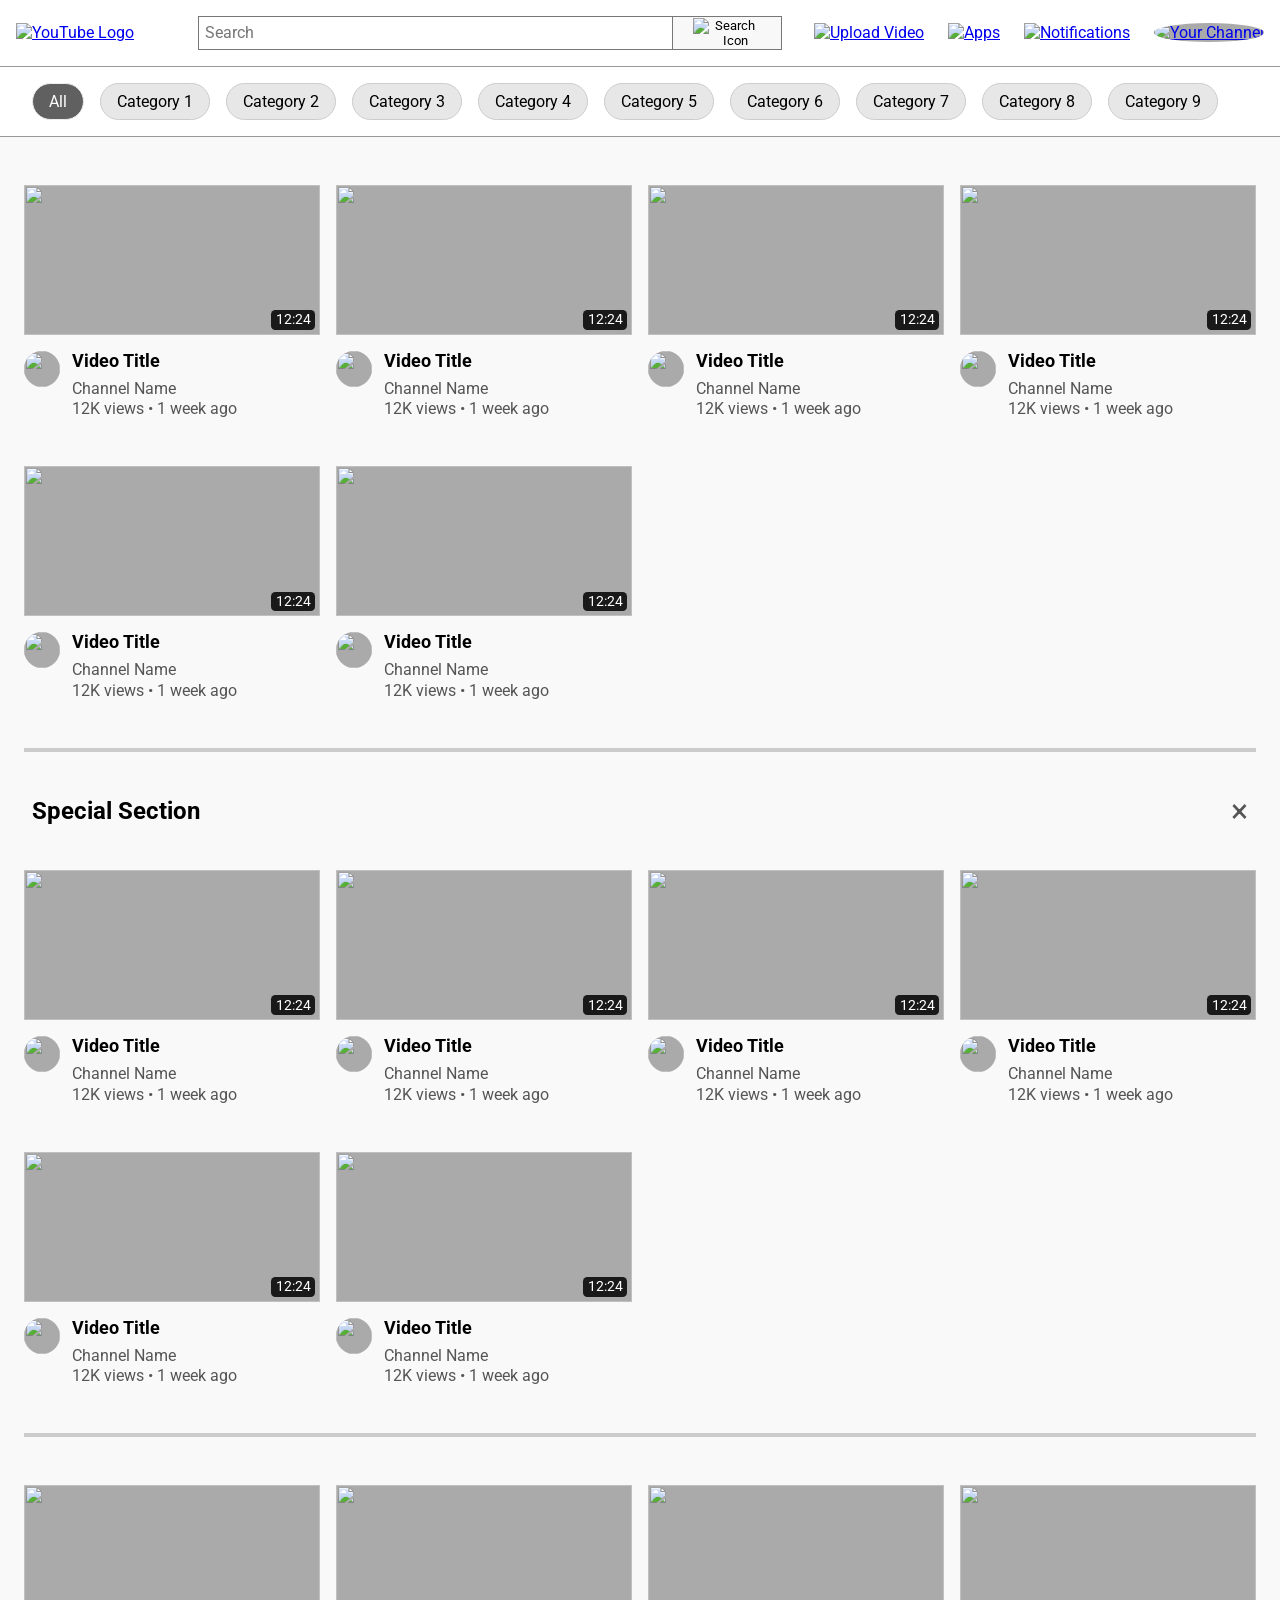
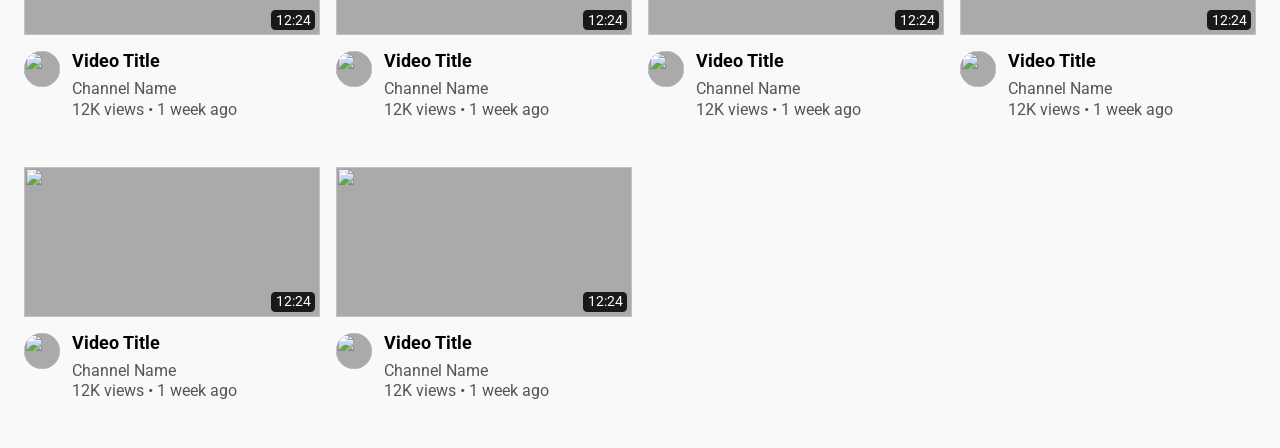
==== commit 6d5360e6: "updated" ====
--- a/index.html
+++ b/index.html
@@ -10,7 +10,6 @@
       rel="stylesheet"
     />
     <title>YouTube</title>
-    <link rel="icon" href="youtube-logo.png">
   </head>
   <body>
     <header class="header">
@@ -25,7 +24,7 @@
           aria-label="Search"
         />
         <button type="submit" class="search-btn">
-          <img src="magnify.svg" />
+          <img src="magnify.svg" alt="Search Icon" />
         </button>
       </form>
       <div class="menu-icons">
@@ -41,7 +40,7 @@
         <a href="#">
           <img
             class="menu-channel-icon"
-            src="http:///unsplash.it/36/36?gravity=center"
+            src="https://unsplash.it/36/36?gravity=center"
             alt="Your Channel"
           />
         </a>
@@ -50,16 +49,15 @@
     <div class="categories">
       <section class="category-section">
         <button class="category active">All</button>
-        <button class="category">HTML</button>
-        <button class="category">CSS</button>
-        <button class="category">JavaScript</button>
-        <button class="category">React</button>
-        <button class="category">Python</button>
-        <button class="category">Git & GitHub</button>
-        <button class="category">VS Code</button>
-        <button class="category">Flexbox</button>
-        <button class="category">CSS Grid</button>
-        <button class="category">Responsive Design</button>
+        <button class="category">Category 1</button>
+        <button class="category">Category 2</button>
+        <button class="category">Category 3</button>
+        <button class="category">Category 4</button>
+        <button class="category">Category 5</button>
+        <button class="category">Category 6</button>
+        <button class="category">Category 7</button>
+        <button class="category">Category 8</button>
+        <button class="category">Category 9</button>
       </section>
     </div>
     <div class="videos">
@@ -68,139 +66,139 @@
           <a href="#" class="thumbnail" data-duration="12:24">
             <img
               class="thumbnail-image"
-              src="http://unsplash.it/250/150?gravity=center"
-            />
-          </a>
-          <div class="video-bottom-section">
-            <a href="#">
-              <img
-                class="channel-icon"
-                src="http://unsplash.it/36/36?gravity=center"
-              />
-            </a>
-            <div class="video-details">
-              <a href="#" class="video-title">Video Title</a>
-              <a href="#" class="video-channel-name">Channel Name</a>
-              <div class="video-metadata">
-                <span>12K views</span>
-                •
-                <span>1 week ago</span>
-              </div>
-            </div>
-          </div>
-        </article>
-        <article class="video-container">
-          <a href="#" class="thumbnail" data-duration="12:24">
-            <img
-              class="thumbnail-image"
-              src="http://unsplash.it/250/150?gravity=center"
-            />
-          </a>
-          <div class="video-bottom-section">
-            <a href="#">
-              <img
-                class="channel-icon"
-                src="http://unsplash.it/36/36?gravity=center"
-              />
-            </a>
-            <div class="video-details">
-              <a href="#" class="video-title">Video Title</a>
-              <a href="#" class="video-channel-name">Channel Name</a>
-              <div class="video-metadata">
-                <span>12K views</span>
-                •
-                <span>1 week ago</span>
-              </div>
-            </div>
-          </div>
-        </article>
-        <article class="video-container">
-          <a href="#" class="thumbnail" data-duration="12:24">
-            <img
-              class="thumbnail-image"
-              src="http://unsplash.it/250/150?gravity=center"
-            />
-          </a>
-          <div class="video-bottom-section">
-            <a href="#">
-              <img
-                class="channel-icon"
-                src="http://unsplash.it/36/36?gravity=center"
-              />
-            </a>
-            <div class="video-details">
-              <a href="#" class="video-title">Video Title</a>
-              <a href="#" class="video-channel-name">Channel Name</a>
-              <div class="video-metadata">
-                <span>12K views</span>
-                •
-                <span>1 week ago</span>
-              </div>
-            </div>
-          </div>
-        </article>
-        <article class="video-container">
-          <a href="#" class="thumbnail" data-duration="12:24">
-            <img
-              class="thumbnail-image"
-              src="http://unsplash.it/250/150?gravity=center"
-            />
-          </a>
-          <div class="video-bottom-section">
-            <a href="#">
-              <img
-                class="channel-icon"
-                src="http://unsplash.it/36/36?gravity=center"
-              />
-            </a>
-            <div class="video-details">
-              <a href="#" class="video-title">Video Title</a>
-              <a href="#" class="video-channel-name">Channel Name</a>
-              <div class="video-metadata">
-                <span>12K views</span>
-                •
-                <span>1 week ago</span>
-              </div>
-            </div>
-          </div>
-        </article>
-        <article class="video-container">
-          <a href="#" class="thumbnail" data-duration="12:24">
-            <img
-              class="thumbnail-image"
-              src="http://unsplash.it/250/150?gravity=center"
-            />
-          </a>
-          <div class="video-bottom-section">
-            <a href="#">
-              <img
-                class="channel-icon"
-                src="http://unsplash.it/36/36?gravity=center"
-              />
-            </a>
-            <div class="video-details">
-              <a href="#" class="video-title">Video Title</a>
-              <a href="#" class="video-channel-name">Channel Name</a>
-              <div class="video-metadata">
-                <span>12K views</span>
-                •
-                <span>1 week ago</span>
-              </div>
-            </div>
-          </div>
-        </article>
-        <article class="video-container">
-          <a href="#" class="thumbnail" data-duration="12:24">
-            <img
-              class="thumbnail-image"
-              src="http://unsplash.it/250/150?gravity=center"
-            />
-          </a>
-          <div class="video-bottom-section">
-            <a href="#">
-              <img
-                class="channel-icon"
-                src="http://unsplash.it/36/36?gravity=center"
+              src="https://unsplash.it/250/150?gravity=center"
+            />
+          </a>
+          <div class="video-bottom-section">
+            <a href="#">
+              <img
+                class="channel-icon"
+                src="https://unsplash.it/36/36?gravity=center"
+              />
+            </a>
+            <div class="video-details">
+              <a href="#" class="video-title">Video Title</a>
+              <a href="#" class="video-channel-name">Channel Name</a>
+              <div class="video-metadata">
+                <span>12K views</span>
+                •
+                <span>1 week ago</span>
+              </div>
+            </div>
+          </div>
+        </article>
+        <article class="video-container">
+          <a href="#" class="thumbnail" data-duration="12:24">
+            <img
+              class="thumbnail-image"
+              src="https://unsplash.it/250/150?gravity=center"
+            />
+          </a>
+          <div class="video-bottom-section">
+            <a href="#">
+              <img
+                class="channel-icon"
+                src="https://unsplash.it/36/36?gravity=center"
+              />
+            </a>
+            <div class="video-details">
+              <a href="#" class="video-title">Video Title</a>
+              <a href="#" class="video-channel-name">Channel Name</a>
+              <div class="video-metadata">
+                <span>12K views</span>
+                •
+                <span>1 week ago</span>
+              </div>
+            </div>
+          </div>
+        </article>
+        <article class="video-container">
+          <a href="#" class="thumbnail" data-duration="12:24">
+            <img
+              class="thumbnail-image"
+              src="https://unsplash.it/250/150?gravity=center"
+            />
+          </a>
+          <div class="video-bottom-section">
+            <a href="#">
+              <img
+                class="channel-icon"
+                src="https://unsplash.it/36/36?gravity=center"
+              />
+            </a>
+            <div class="video-details">
+              <a href="#" class="video-title">Video Title</a>
+              <a href="#" class="video-channel-name">Channel Name</a>
+              <div class="video-metadata">
+                <span>12K views</span>
+                •
+                <span>1 week ago</span>
+              </div>
+            </div>
+          </div>
+        </article>
+        <article class="video-container">
+          <a href="#" class="thumbnail" data-duration="12:24">
+            <img
+              class="thumbnail-image"
+              src="https://unsplash.it/250/150?gravity=center"
+            />
+          </a>
+          <div class="video-bottom-section">
+            <a href="#">
+              <img
+                class="channel-icon"
+                src="https://unsplash.it/36/36?gravity=center"
+              />
+            </a>
+            <div class="video-details">
+              <a href="#" class="video-title">Video Title</a>
+              <a href="#" class="video-channel-name">Channel Name</a>
+              <div class="video-metadata">
+                <span>12K views</span>
+                •
+                <span>1 week ago</span>
+              </div>
+            </div>
+          </div>
+        </article>
+        <article class="video-container">
+          <a href="#" class="thumbnail" data-duration="12:24">
+            <img
+              class="thumbnail-image"
+              src="https://unsplash.it/250/150?gravity=center"
+            />
+          </a>
+          <div class="video-bottom-section">
+            <a href="#">
+              <img
+                class="channel-icon"
+                src="https://unsplash.it/36/36?gravity=center"
+              />
+            </a>
+            <div class="video-details">
+              <a href="#" class="video-title">Video Title</a>
+              <a href="#" class="video-channel-name">Channel Name</a>
+              <div class="video-metadata">
+                <span>12K views</span>
+                •
+                <span>1 week ago</span>
+              </div>
+            </div>
+          </div>
+        </article>
+        <article class="video-container">
+          <a href="#" class="thumbnail" data-duration="12:24">
+            <img
+              class="thumbnail-image"
+              src="https://unsplash.it/250/150?gravity=center"
+            />
+          </a>
+          <div class="video-bottom-section">
+            <a href="#">
+              <img
+                class="channel-icon"
+                src="https://unsplash.it/36/36?gravity=center"
               />
             </a>
             <div class="video-details">
@@ -224,139 +222,139 @@
           <a href="#" class="thumbnail" data-duration="12:24">
             <img
               class="thumbnail-image"
-              src="http://unsplash.it/250/150?gravity=center"
-            />
-          </a>
-          <div class="video-bottom-section">
-            <a href="#">
-              <img
-                class="channel-icon"
-                src="http://unsplash.it/36/36?gravity=center"
-              />
-            </a>
-            <div class="video-details">
-              <a href="#" class="video-title">Video Title</a>
-              <a href="#" class="video-channel-name">Channel Name</a>
-              <div class="video-metadata">
-                <span>12K views</span>
-                •
-                <span>1 week ago</span>
-              </div>
-            </div>
-          </div>
-        </article>
-        <article class="video-container">
-          <a href="#" class="thumbnail" data-duration="12:24">
-            <img
-              class="thumbnail-image"
-              src="http://unsplash.it/250/150?gravity=center"
-            />
-          </a>
-          <div class="video-bottom-section">
-            <a href="#">
-              <img
-                class="channel-icon"
-                src="http://unsplash.it/36/36?gravity=center"
-              />
-            </a>
-            <div class="video-details">
-              <a href="#" class="video-title">Video Title</a>
-              <a href="#" class="video-channel-name">Channel Name</a>
-              <div class="video-metadata">
-                <span>12K views</span>
-                •
-                <span>1 week ago</span>
-              </div>
-            </div>
-          </div>
-        </article>
-        <article class="video-container">
-          <a href="#" class="thumbnail" data-duration="12:24">
-            <img
-              class="thumbnail-image"
-              src="http://unsplash.it/250/150?gravity=center"
-            />
-          </a>
-          <div class="video-bottom-section">
-            <a href="#">
-              <img
-                class="channel-icon"
-                src="http://unsplash.it/36/36?gravity=center"
-              />
-            </a>
-            <div class="video-details">
-              <a href="#" class="video-title">Video Title</a>
-              <a href="#" class="video-channel-name">Channel Name</a>
-              <div class="video-metadata">
-                <span>12K views</span>
-                •
-                <span>1 week ago</span>
-              </div>
-            </div>
-          </div>
-        </article>
-        <article class="video-container">
-          <a href="#" class="thumbnail" data-duration="12:24">
-            <img
-              class="thumbnail-image"
-              src="http://unsplash.it/250/150?gravity=center"
-            />
-          </a>
-          <div class="video-bottom-section">
-            <a href="#">
-              <img
-                class="channel-icon"
-                src="http://unsplash.it/36/36?gravity=center"
-              />
-            </a>
-            <div class="video-details">
-              <a href="#" class="video-title">Video Title</a>
-              <a href="#" class="video-channel-name">Channel Name</a>
-              <div class="video-metadata">
-                <span>12K views</span>
-                •
-                <span>1 week ago</span>
-              </div>
-            </div>
-          </div>
-        </article>
-        <article class="video-container">
-          <a href="#" class="thumbnail" data-duration="12:24">
-            <img
-              class="thumbnail-image"
-              src="http://unsplash.it/250/150?gravity=center"
-            />
-          </a>
-          <div class="video-bottom-section">
-            <a href="#">
-              <img
-                class="channel-icon"
-                src="http://unsplash.it/36/36?gravity=center"
-              />
-            </a>
-            <div class="video-details">
-              <a href="#" class="video-title">Video Title</a>
-              <a href="#" class="video-channel-name">Channel Name</a>
-              <div class="video-metadata">
-                <span>12K views</span>
-                •
-                <span>1 week ago</span>
-              </div>
-            </div>
-          </div>
-        </article>
-        <article class="video-container">
-          <a href="#" class="thumbnail" data-duration="12:24">
-            <img
-              class="thumbnail-image"
-              src="http://unsplash.it/250/150?gravity=center"
-            />
-          </a>
-          <div class="video-bottom-section">
-            <a href="#">
-              <img
-                class="channel-icon"
-                src="http://unsplash.it/36/36?gravity=center"
+              src="https://unsplash.it/250/150?gravity=center"
+            />
+          </a>
+          <div class="video-bottom-section">
+            <a href="#">
+              <img
+                class="channel-icon"
+                src="https://unsplash.it/36/36?gravity=center"
+              />
+            </a>
+            <div class="video-details">
+              <a href="#" class="video-title">Video Title</a>
+              <a href="#" class="video-channel-name">Channel Name</a>
+              <div class="video-metadata">
+                <span>12K views</span>
+                •
+                <span>1 week ago</span>
+              </div>
+            </div>
+          </div>
+        </article>
+        <article class="video-container">
+          <a href="#" class="thumbnail" data-duration="12:24">
+            <img
+              class="thumbnail-image"
+              src="https://unsplash.it/250/150?gravity=center"
+            />
+          </a>
+          <div class="video-bottom-section">
+            <a href="#">
+              <img
+                class="channel-icon"
+                src="https://unsplash.it/36/36?gravity=center"
+              />
+            </a>
+            <div class="video-details">
+              <a href="#" class="video-title">Video Title</a>
+              <a href="#" class="video-channel-name">Channel Name</a>
+              <div class="video-metadata">
+                <span>12K views</span>
+                •
+                <span>1 week ago</span>
+              </div>
+            </div>
+          </div>
+        </article>
+        <article class="video-container">
+          <a href="#" class="thumbnail" data-duration="12:24">
+            <img
+              class="thumbnail-image"
+              src="https://unsplash.it/250/150?gravity=center"
+            />
+          </a>
+          <div class="video-bottom-section">
+            <a href="#">
+              <img
+                class="channel-icon"
+                src="https://unsplash.it/36/36?gravity=center"
+              />
+            </a>
+            <div class="video-details">
+              <a href="#" class="video-title">Video Title</a>
+              <a href="#" class="video-channel-name">Channel Name</a>
+              <div class="video-metadata">
+                <span>12K views</span>
+                •
+                <span>1 week ago</span>
+              </div>
+            </div>
+          </div>
+        </article>
+        <article class="video-container">
+          <a href="#" class="thumbnail" data-duration="12:24">
+            <img
+              class="thumbnail-image"
+              src="https://unsplash.it/250/150?gravity=center"
+            />
+          </a>
+          <div class="video-bottom-section">
+            <a href="#">
+              <img
+                class="channel-icon"
+                src="https://unsplash.it/36/36?gravity=center"
+              />
+            </a>
+            <div class="video-details">
+              <a href="#" class="video-title">Video Title</a>
+              <a href="#" class="video-channel-name">Channel Name</a>
+              <div class="video-metadata">
+                <span>12K views</span>
+                •
+                <span>1 week ago</span>
+              </div>
+            </div>
+          </div>
+        </article>
+        <article class="video-container">
+          <a href="#" class="thumbnail" data-duration="12:24">
+            <img
+              class="thumbnail-image"
+              src="https://unsplash.it/250/150?gravity=center"
+            />
+          </a>
+          <div class="video-bottom-section">
+            <a href="#">
+              <img
+                class="channel-icon"
+                src="https://unsplash.it/36/36?gravity=center"
+              />
+            </a>
+            <div class="video-details">
+              <a href="#" class="video-title">Video Title</a>
+              <a href="#" class="video-channel-name">Channel Name</a>
+              <div class="video-metadata">
+                <span>12K views</span>
+                •
+                <span>1 week ago</span>
+              </div>
+            </div>
+          </div>
+        </article>
+        <article class="video-container">
+          <a href="#" class="thumbnail" data-duration="12:24">
+            <img
+              class="thumbnail-image"
+              src="https://unsplash.it/250/150?gravity=center"
+            />
+          </a>
+          <div class="video-bottom-section">
+            <a href="#">
+              <img
+                class="channel-icon"
+                src="https://unsplash.it/36/36?gravity=center"
               />
             </a>
             <div class="video-details">
@@ -376,139 +374,139 @@
           <a href="#" class="thumbnail" data-duration="12:24">
             <img
               class="thumbnail-image"
-              src="http://unsplash.it/250/150?gravity=center"
-            />
-          </a>
-          <div class="video-bottom-section">
-            <a href="#">
-              <img
-                class="channel-icon"
-                src="http://unsplash.it/36/36?gravity=center"
-              />
-            </a>
-            <div class="video-details">
-              <a href="#" class="video-title">Video Title</a>
-              <a href="#" class="video-channel-name">Channel Name</a>
-              <div class="video-metadata">
-                <span>12K views</span>
-                •
-                <span>1 week ago</span>
-              </div>
-            </div>
-          </div>
-        </article>
-        <article class="video-container">
-          <a href="#" class="thumbnail" data-duration="12:24">
-            <img
-              class="thumbnail-image"
-              src="http://unsplash.it/250/150?gravity=center"
-            />
-          </a>
-          <div class="video-bottom-section">
-            <a href="#">
-              <img
-                class="channel-icon"
-                src="http://unsplash.it/36/36?gravity=center"
-              />
-            </a>
-            <div class="video-details">
-              <a href="#" class="video-title">Video Title</a>
-              <a href="#" class="video-channel-name">Channel Name</a>
-              <div class="video-metadata">
-                <span>12K views</span>
-                •
-                <span>1 week ago</span>
-              </div>
-            </div>
-          </div>
-        </article>
-        <article class="video-container">
-          <a href="#" class="thumbnail" data-duration="12:24">
-            <img
-              class="thumbnail-image"
-              src="http://unsplash.it/250/150?gravity=center"
-            />
-          </a>
-          <div class="video-bottom-section">
-            <a href="#">
-              <img
-                class="channel-icon"
-                src="http://unsplash.it/36/36?gravity=center"
-              />
-            </a>
-            <div class="video-details">
-              <a href="#" class="video-title">Video Title</a>
-              <a href="#" class="video-channel-name">Channel Name</a>
-              <div class="video-metadata">
-                <span>12K views</span>
-                •
-                <span>1 week ago</span>
-              </div>
-            </div>
-          </div>
-        </article>
-        <article class="video-container">
-          <a href="#" class="thumbnail" data-duration="12:24">
-            <img
-              class="thumbnail-image"
-              src="http://unsplash.it/250/150?gravity=center"
-            />
-          </a>
-          <div class="video-bottom-section">
-            <a href="#">
-              <img
-                class="channel-icon"
-                src="http://unsplash.it/36/36?gravity=center"
-              />
-            </a>
-            <div class="video-details">
-              <a href="#" class="video-title">Video Title</a>
-              <a href="#" class="video-channel-name">Channel Name</a>
-              <div class="video-metadata">
-                <span>12K views</span>
-                •
-                <span>1 week ago</span>
-              </div>
-            </div>
-          </div>
-        </article>
-        <article class="video-container">
-          <a href="#" class="thumbnail" data-duration="12:24">
-            <img
-              class="thumbnail-image"
-              src="http://unsplash.it/250/150?gravity=center"
-            />
-          </a>
-          <div class="video-bottom-section">
-            <a href="#">
-              <img
-                class="channel-icon"
-                src="http://unsplash.it/36/36?gravity=center"
-              />
-            </a>
-            <div class="video-details">
-              <a href="#" class="video-title">Video Title</a>
-              <a href="#" class="video-channel-name">Channel Name</a>
-              <div class="video-metadata">
-                <span>12K views</span>
-                •
-                <span>1 week ago</span>
-              </div>
-            </div>
-          </div>
-        </article>
-        <article class="video-container">
-          <a href="#" class="thumbnail" data-duration="12:24">
-            <img
-              class="thumbnail-image"
-              src="http://unsplash.it/250/150?gravity=center"
-            />
-          </a>
-          <div class="video-bottom-section">
-            <a href="#">
-              <img
-                class="channel-icon"
-                src="http://unsplash.it/36/36?gravity=center"
+              src="https://unsplash.it/250/150?gravity=center"
+            />
+          </a>
+          <div class="video-bottom-section">
+            <a href="#">
+              <img
+                class="channel-icon"
+                src="https://unsplash.it/36/36?gravity=center"
+              />
+            </a>
+            <div class="video-details">
+              <a href="#" class="video-title">Video Title</a>
+              <a href="#" class="video-channel-name">Channel Name</a>
+              <div class="video-metadata">
+                <span>12K views</span>
+                •
+                <span>1 week ago</span>
+              </div>
+            </div>
+          </div>
+        </article>
+        <article class="video-container">
+          <a href="#" class="thumbnail" data-duration="12:24">
+            <img
+              class="thumbnail-image"
+              src="https://unsplash.it/250/150?gravity=center"
+            />
+          </a>
+          <div class="video-bottom-section">
+            <a href="#">
+              <img
+                class="channel-icon"
+                src="https://unsplash.it/36/36?gravity=center"
+              />
+            </a>
+            <div class="video-details">
+              <a href="#" class="video-title">Video Title</a>
+              <a href="#" class="video-channel-name">Channel Name</a>
+              <div class="video-metadata">
+                <span>12K views</span>
+                •
+                <span>1 week ago</span>
+              </div>
+            </div>
+          </div>
+        </article>
+        <article class="video-container">
+          <a href="#" class="thumbnail" data-duration="12:24">
+            <img
+              class="thumbnail-image"
+              src="https://unsplash.it/250/150?gravity=center"
+            />
+          </a>
+          <div class="video-bottom-section">
+            <a href="#">
+              <img
+                class="channel-icon"
+                src="https://unsplash.it/36/36?gravity=center"
+              />
+            </a>
+            <div class="video-details">
+              <a href="#" class="video-title">Video Title</a>
+              <a href="#" class="video-channel-name">Channel Name</a>
+              <div class="video-metadata">
+                <span>12K views</span>
+                •
+                <span>1 week ago</span>
+              </div>
+            </div>
+          </div>
+        </article>
+        <article class="video-container">
+          <a href="#" class="thumbnail" data-duration="12:24">
+            <img
+              class="thumbnail-image"
+              src="https://unsplash.it/250/150?gravity=center"
+            />
+          </a>
+          <div class="video-bottom-section">
+            <a href="#">
+              <img
+                class="channel-icon"
+                src="https://unsplash.it/36/36?gravity=center"
+              />
+            </a>
+            <div class="video-details">
+              <a href="#" class="video-title">Video Title</a>
+              <a href="#" class="video-channel-name">Channel Name</a>
+              <div class="video-metadata">
+                <span>12K views</span>
+                •
+                <span>1 week ago</span>
+              </div>
+            </div>
+          </div>
+        </article>
+        <article class="video-container">
+          <a href="#" class="thumbnail" data-duration="12:24">
+            <img
+              class="thumbnail-image"
+              src="https://unsplash.it/250/150?gravity=center"
+            />
+          </a>
+          <div class="video-bottom-section">
+            <a href="#">
+              <img
+                class="channel-icon"
+                src="https://unsplash.it/36/36?gravity=center"
+              />
+            </a>
+            <div class="video-details">
+              <a href="#" class="video-title">Video Title</a>
+              <a href="#" class="video-channel-name">Channel Name</a>
+              <div class="video-metadata">
+                <span>12K views</span>
+                •
+                <span>1 week ago</span>
+              </div>
+            </div>
+          </div>
+        </article>
+        <article class="video-container">
+          <a href="#" class="thumbnail" data-duration="12:24">
+            <img
+              class="thumbnail-image"
+              src="https://unsplash.it/250/150?gravity=center"
+            />
+          </a>
+          <div class="video-bottom-section">
+            <a href="#">
+              <img
+                class="channel-icon"
+                src="https://unsplash.it/36/36?gravity=center"
               />
             </a>
             <div class="video-details">
--- a/style.css
+++ b/style.css
@@ -1,6 +1,4 @@
-*,
-*::before,
-*::after {
+*, *::before, *::after {
   box-sizing: border-box;
   font-family: Roboto, Arial, Helvetica, sans-serif;
 }
@@ -15,7 +13,7 @@
   gap: 3rem 1rem;
   padding: 3rem 0;
   margin: 0 1.5rem;
-  border-top: 4px solid #ccc;
+  border-top: 4px solid #CCC;
 }
 
 .video-section:first-child {
@@ -35,13 +33,13 @@
 .thumbnail::before {
   content: attr(data-duration);
   position: absolute;
-  background-color: rgba(0, 0, 0, 0.85);
+  background-color: rgba(0, 0, 0, .85);
   color: white;
   right: 5px;
   bottom: 5px;
-  padding: 0.1em 0.3em;
-  border-radius: 0.3em;
-  font-size: 0.9rem;
+  padding: .1em .3em;
+  border-radius: .3em;
+  font-size: .9rem;
 }
 
 .thumbnail-image {
@@ -49,7 +47,7 @@
   height: 100%;
   min-width: 250px;
   min-height: 150px;
-  background-color: #aaa;
+  background-color: #AAA;
 }
 
 .video-bottom-section {
@@ -59,11 +57,11 @@
 }
 
 .channel-icon {
-  margin-right: 0.75rem;
+  margin-right: .75rem;
   border-radius: 50%;
   width: 36px;
   height: 36px;
-  background-color: #aaa;
+  background-color: #AAA;
 }
 
 .video-details {
@@ -74,13 +72,13 @@
 .video-title {
   font-size: 1.1rem;
   font-weight: bold;
-  margin-bottom: 0.5rem;
+  margin-bottom: .5rem;
   text-decoration: none;
   color: black;
 }
 
 .video-channel-name {
-  margin-bottom: 0.1rem;
+  margin-bottom: .1rem;
   text-decoration: none;
   transition: color 150ms;
 }
@@ -96,11 +94,11 @@
 
 .video-section-title {
   grid-column: 1 / -1;
-  margin: -0.5rem 0;
+  margin: -.5rem 0;
   display: flex;
   justify-content: space-between;
   align-items: center;
-  padding: 0 0.5rem;
+  padding: 0 .5rem;
 }
 
 .video-section-title-close {
@@ -113,7 +111,7 @@
 }
 
 .videos {
-  background-color: #f9f9f9;
+  background-color: #F9F9F9;
 }
 
 .categories {
@@ -131,23 +129,23 @@
   margin-right: 1rem;
   word-wrap: none;
   white-space: nowrap;
-  border: 1px solid #ccc;
+  border: 1px solid #CCC;
   border-radius: 900px;
-  background-color: #e7e7e7;
-  padding: 0.5rem 1rem;
+  background-color: #E7E7E7;
+  padding: .5rem 1rem;
   font-size: inherit;
   cursor: pointer;
   transition: background-color 150ms;
 }
 
 .category:hover {
-  background-color: #ddd;
+  background-color: #DDD;
 }
 
 .category.active {
   background-color: #606060;
   color: white;
-  border-color: #eee;
+  border-color: #EEE;
 }
 
 .category:last-child {
@@ -174,7 +172,7 @@
 .search-input {
   width: 100%;
   font-size: inherit;
-  padding: 0.4em;
+  padding: .4em;
   border: 1px solid #777;
   border-top-right-radius: 0;
   border-bottom-right-radius: 0;
@@ -185,7 +183,7 @@
   align-items: center;
   padding: 0 1.25rem;
   border: 1px solid #777;
-  background-color: #f8f8f8;
+  background-color: #F8F8F8;
   border-left: none;
   border-top-left-radius: 0;
   border-bottom-left-radius: 0;
@@ -193,7 +191,7 @@
 }
 
 .search-btn:hover {
-  background-color: #f0f0f0;
+  background-color: #F0F0F0;
 }
 
 .menu-icons {
@@ -207,5 +205,5 @@
   border-radius: 50%;
   width: 36px;
   height: 36px;
-  background-color: #aaa;
-}
+  background-color: #AAA;
+}
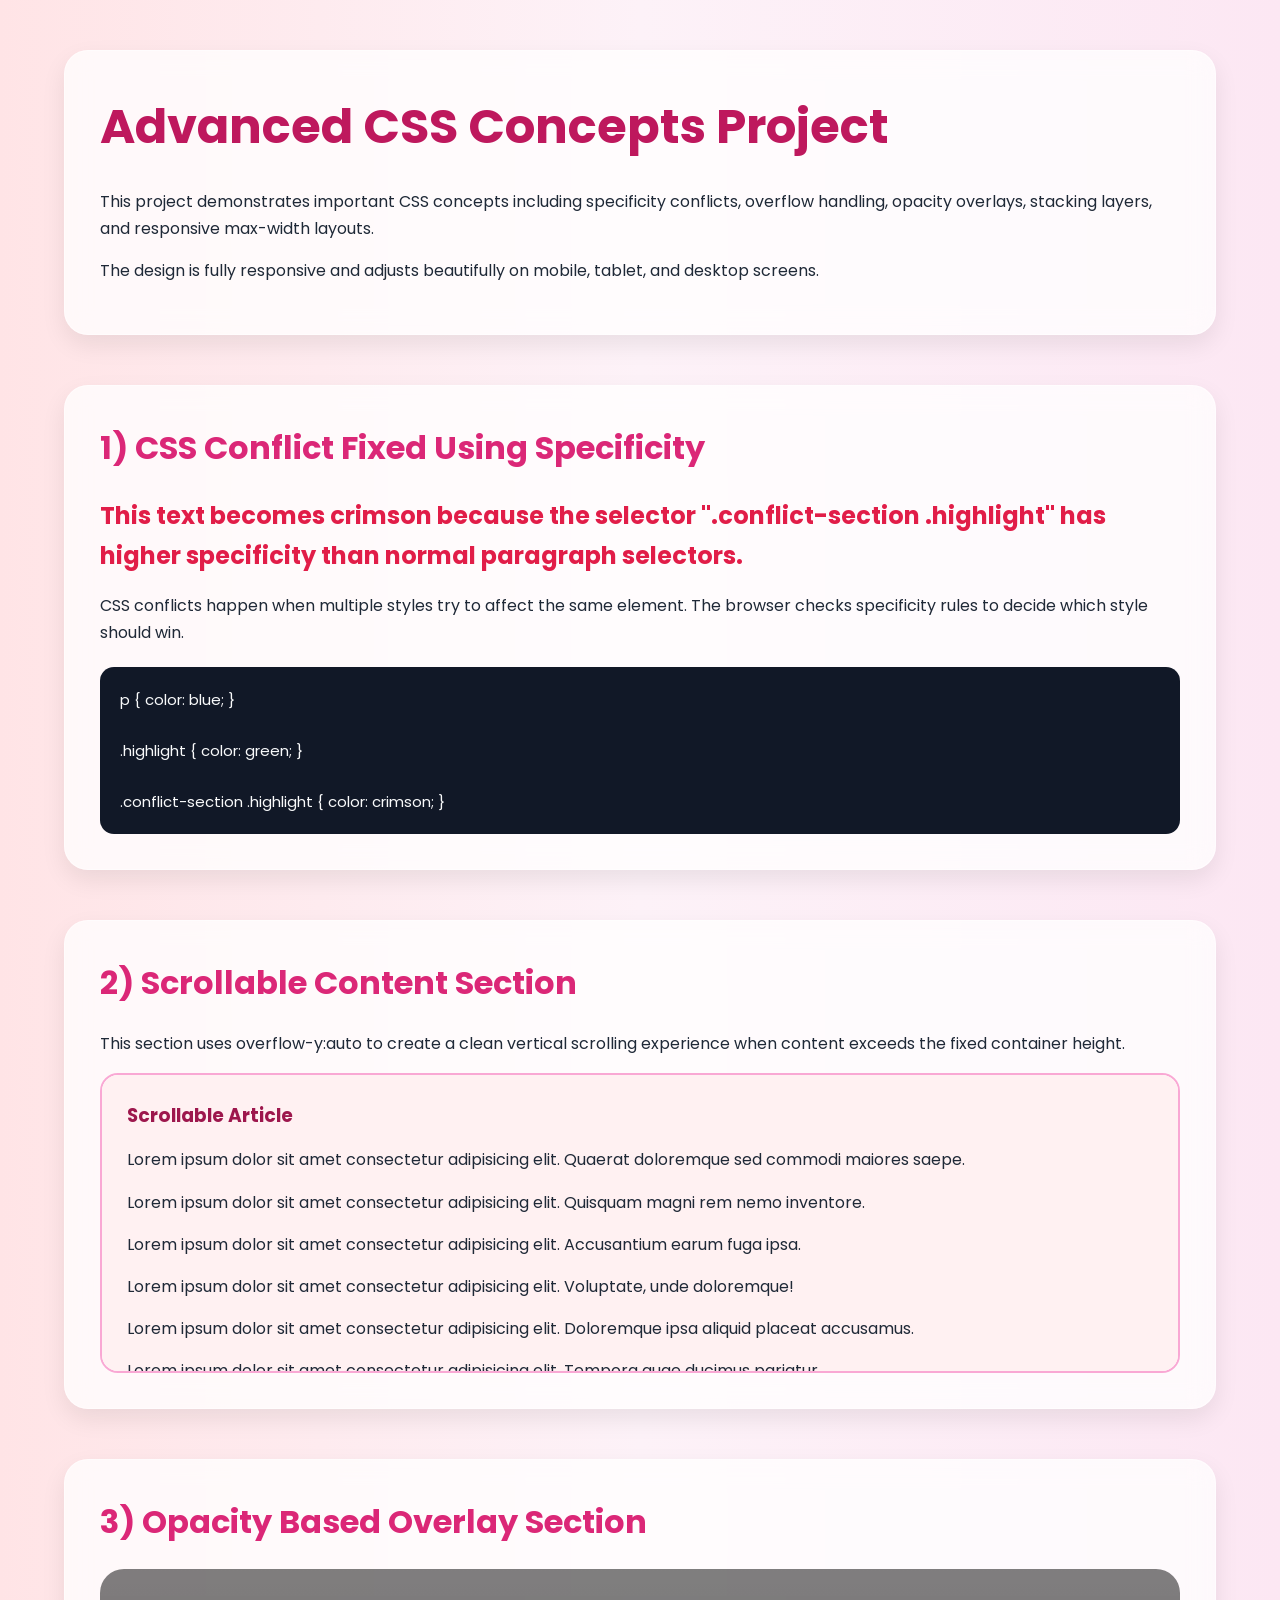
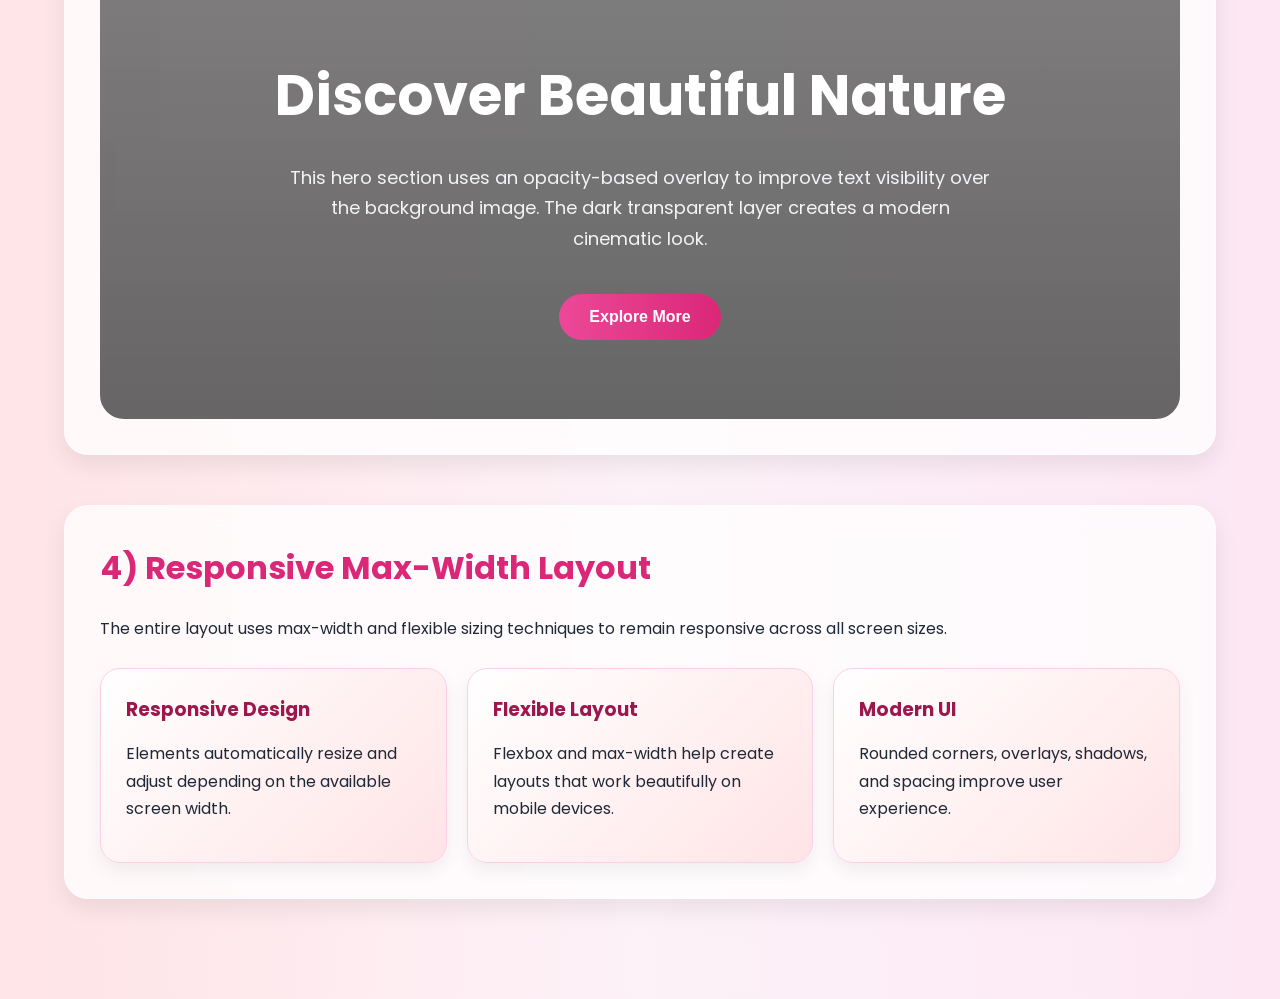
==== commit 11c8d066: "first commit" ====
--- a/index.html
+++ b/index.html
@@ -1,526 +1,220 @@
-<!doctype html>
+<!DOCTYPE html>
 <html lang="en">
-  <head>
-    <meta charset="UTF-8" />
-    <meta name="viewport" content="width=device-width, initial-scale=1.0" />
-    <meta http-equiv="X-UA-Compatible" content="ie=edge" />
-    <link rel="stylesheet" href="style.css" />
-    <link
-      href="https://fonts.googleapis.com/css2?family=Roboto:wght@400;700&display=swap"
-      rel="stylesheet"
-    />
-    <title>YouTube</title>
-  </head>
-  <body>
-    <header class="header">
-      <a href="#">
-        <img src="logo.png" alt="YouTube Logo" class="youtube-logo" />
-      </a>
-      <form class="search-bar">
-        <input
-          class="search-input"
-          type="search"
-          placeholder="Search"
-          aria-label="Search"
-        />
-        <button type="submit" class="search-btn">
-          <img src="magnify.svg" alt="Search Icon" />
-        </button>
-      </form>
-      <div class="menu-icons">
-        <a href="#">
-          <img src="video-plus.svg" alt="Upload Video" />
-        </a>
-        <a href="#">
-          <img src="apps.svg" alt="Apps" />
-        </a>
-        <a href="#">
-          <img src="bell.svg" alt="Notifications" />
-        </a>
-        <a href="#">
-          <img
-            class="menu-channel-icon"
-            src="https://unsplash.it/36/36?gravity=center"
-            alt="Your Channel"
-          />
-        </a>
-      </div>
-    </header>
-    <div class="categories">
-      <section class="category-section">
-        <button class="category active">All</button>
-        <button class="category">Category 1</button>
-        <button class="category">Category 2</button>
-        <button class="category">Category 3</button>
-        <button class="category">Category 4</button>
-        <button class="category">Category 5</button>
-        <button class="category">Category 6</button>
-        <button class="category">Category 7</button>
-        <button class="category">Category 8</button>
-        <button class="category">Category 9</button>
-      </section>
-    </div>
-    <div class="videos">
-      <section class="video-section">
-        <article class="video-container">
-          <a href="#" class="thumbnail" data-duration="12:24">
-            <img
-              class="thumbnail-image"
-              src="https://unsplash.it/250/150?gravity=center"
-            />
-          </a>
-          <div class="video-bottom-section">
-            <a href="#">
-              <img
-                class="channel-icon"
-                src="https://unsplash.it/36/36?gravity=center"
-              />
-            </a>
-            <div class="video-details">
-              <a href="#" class="video-title">Video Title</a>
-              <a href="#" class="video-channel-name">Channel Name</a>
-              <div class="video-metadata">
-                <span>12K views</span>
-                •
-                <span>1 week ago</span>
-              </div>
-            </div>
-          </div>
-        </article>
-        <article class="video-container">
-          <a href="#" class="thumbnail" data-duration="12:24">
-            <img
-              class="thumbnail-image"
-              src="https://unsplash.it/250/150?gravity=center"
-            />
-          </a>
-          <div class="video-bottom-section">
-            <a href="#">
-              <img
-                class="channel-icon"
-                src="https://unsplash.it/36/36?gravity=center"
-              />
-            </a>
-            <div class="video-details">
-              <a href="#" class="video-title">Video Title</a>
-              <a href="#" class="video-channel-name">Channel Name</a>
-              <div class="video-metadata">
-                <span>12K views</span>
-                •
-                <span>1 week ago</span>
-              </div>
-            </div>
-          </div>
-        </article>
-        <article class="video-container">
-          <a href="#" class="thumbnail" data-duration="12:24">
-            <img
-              class="thumbnail-image"
-              src="https://unsplash.it/250/150?gravity=center"
-            />
-          </a>
-          <div class="video-bottom-section">
-            <a href="#">
-              <img
-                class="channel-icon"
-                src="https://unsplash.it/36/36?gravity=center"
-              />
-            </a>
-            <div class="video-details">
-              <a href="#" class="video-title">Video Title</a>
-              <a href="#" class="video-channel-name">Channel Name</a>
-              <div class="video-metadata">
-                <span>12K views</span>
-                •
-                <span>1 week ago</span>
-              </div>
-            </div>
-          </div>
-        </article>
-        <article class="video-container">
-          <a href="#" class="thumbnail" data-duration="12:24">
-            <img
-              class="thumbnail-image"
-              src="https://unsplash.it/250/150?gravity=center"
-            />
-          </a>
-          <div class="video-bottom-section">
-            <a href="#">
-              <img
-                class="channel-icon"
-                src="https://unsplash.it/36/36?gravity=center"
-              />
-            </a>
-            <div class="video-details">
-              <a href="#" class="video-title">Video Title</a>
-              <a href="#" class="video-channel-name">Channel Name</a>
-              <div class="video-metadata">
-                <span>12K views</span>
-                •
-                <span>1 week ago</span>
-              </div>
-            </div>
-          </div>
-        </article>
-        <article class="video-container">
-          <a href="#" class="thumbnail" data-duration="12:24">
-            <img
-              class="thumbnail-image"
-              src="https://unsplash.it/250/150?gravity=center"
-            />
-          </a>
-          <div class="video-bottom-section">
-            <a href="#">
-              <img
-                class="channel-icon"
-                src="https://unsplash.it/36/36?gravity=center"
-              />
-            </a>
-            <div class="video-details">
-              <a href="#" class="video-title">Video Title</a>
-              <a href="#" class="video-channel-name">Channel Name</a>
-              <div class="video-metadata">
-                <span>12K views</span>
-                •
-                <span>1 week ago</span>
-              </div>
-            </div>
-          </div>
-        </article>
-        <article class="video-container">
-          <a href="#" class="thumbnail" data-duration="12:24">
-            <img
-              class="thumbnail-image"
-              src="https://unsplash.it/250/150?gravity=center"
-            />
-          </a>
-          <div class="video-bottom-section">
-            <a href="#">
-              <img
-                class="channel-icon"
-                src="https://unsplash.it/36/36?gravity=center"
-              />
-            </a>
-            <div class="video-details">
-              <a href="#" class="video-title">Video Title</a>
-              <a href="#" class="video-channel-name">Channel Name</a>
-              <div class="video-metadata">
-                <span>12K views</span>
-                •
-                <span>1 week ago</span>
-              </div>
-            </div>
-          </div>
-        </article>
-      </section>
-      <section class="video-section">
-        <h2 class="video-section-title">
-          Special Section
-          <button class="video-section-title-close">&times;</button>
-        </h2>
-        <article class="video-container">
-          <a href="#" class="thumbnail" data-duration="12:24">
-            <img
-              class="thumbnail-image"
-              src="https://unsplash.it/250/150?gravity=center"
-            />
-          </a>
-          <div class="video-bottom-section">
-            <a href="#">
-              <img
-                class="channel-icon"
-                src="https://unsplash.it/36/36?gravity=center"
-              />
-            </a>
-            <div class="video-details">
-              <a href="#" class="video-title">Video Title</a>
-              <a href="#" class="video-channel-name">Channel Name</a>
-              <div class="video-metadata">
-                <span>12K views</span>
-                •
-                <span>1 week ago</span>
-              </div>
-            </div>
-          </div>
-        </article>
-        <article class="video-container">
-          <a href="#" class="thumbnail" data-duration="12:24">
-            <img
-              class="thumbnail-image"
-              src="https://unsplash.it/250/150?gravity=center"
-            />
-          </a>
-          <div class="video-bottom-section">
-            <a href="#">
-              <img
-                class="channel-icon"
-                src="https://unsplash.it/36/36?gravity=center"
-              />
-            </a>
-            <div class="video-details">
-              <a href="#" class="video-title">Video Title</a>
-              <a href="#" class="video-channel-name">Channel Name</a>
-              <div class="video-metadata">
-                <span>12K views</span>
-                •
-                <span>1 week ago</span>
-              </div>
-            </div>
-          </div>
-        </article>
-        <article class="video-container">
-          <a href="#" class="thumbnail" data-duration="12:24">
-            <img
-              class="thumbnail-image"
-              src="https://unsplash.it/250/150?gravity=center"
-            />
-          </a>
-          <div class="video-bottom-section">
-            <a href="#">
-              <img
-                class="channel-icon"
-                src="https://unsplash.it/36/36?gravity=center"
-              />
-            </a>
-            <div class="video-details">
-              <a href="#" class="video-title">Video Title</a>
-              <a href="#" class="video-channel-name">Channel Name</a>
-              <div class="video-metadata">
-                <span>12K views</span>
-                •
-                <span>1 week ago</span>
-              </div>
-            </div>
-          </div>
-        </article>
-        <article class="video-container">
-          <a href="#" class="thumbnail" data-duration="12:24">
-            <img
-              class="thumbnail-image"
-              src="https://unsplash.it/250/150?gravity=center"
-            />
-          </a>
-          <div class="video-bottom-section">
-            <a href="#">
-              <img
-                class="channel-icon"
-                src="https://unsplash.it/36/36?gravity=center"
-              />
-            </a>
-            <div class="video-details">
-              <a href="#" class="video-title">Video Title</a>
-              <a href="#" class="video-channel-name">Channel Name</a>
-              <div class="video-metadata">
-                <span>12K views</span>
-                •
-                <span>1 week ago</span>
-              </div>
-            </div>
-          </div>
-        </article>
-        <article class="video-container">
-          <a href="#" class="thumbnail" data-duration="12:24">
-            <img
-              class="thumbnail-image"
-              src="https://unsplash.it/250/150?gravity=center"
-            />
-          </a>
-          <div class="video-bottom-section">
-            <a href="#">
-              <img
-                class="channel-icon"
-                src="https://unsplash.it/36/36?gravity=center"
-              />
-            </a>
-            <div class="video-details">
-              <a href="#" class="video-title">Video Title</a>
-              <a href="#" class="video-channel-name">Channel Name</a>
-              <div class="video-metadata">
-                <span>12K views</span>
-                •
-                <span>1 week ago</span>
-              </div>
-            </div>
-          </div>
-        </article>
-        <article class="video-container">
-          <a href="#" class="thumbnail" data-duration="12:24">
-            <img
-              class="thumbnail-image"
-              src="https://unsplash.it/250/150?gravity=center"
-            />
-          </a>
-          <div class="video-bottom-section">
-            <a href="#">
-              <img
-                class="channel-icon"
-                src="https://unsplash.it/36/36?gravity=center"
-              />
-            </a>
-            <div class="video-details">
-              <a href="#" class="video-title">Video Title</a>
-              <a href="#" class="video-channel-name">Channel Name</a>
-              <div class="video-metadata">
-                <span>12K views</span>
-                •
-                <span>1 week ago</span>
-              </div>
-            </div>
-          </div>
-        </article>
-      </section>
-      <section class="video-section">
-        <article class="video-container">
-          <a href="#" class="thumbnail" data-duration="12:24">
-            <img
-              class="thumbnail-image"
-              src="https://unsplash.it/250/150?gravity=center"
-            />
-          </a>
-          <div class="video-bottom-section">
-            <a href="#">
-              <img
-                class="channel-icon"
-                src="https://unsplash.it/36/36?gravity=center"
-              />
-            </a>
-            <div class="video-details">
-              <a href="#" class="video-title">Video Title</a>
-              <a href="#" class="video-channel-name">Channel Name</a>
-              <div class="video-metadata">
-                <span>12K views</span>
-                •
-                <span>1 week ago</span>
-              </div>
-            </div>
-          </div>
-        </article>
-        <article class="video-container">
-          <a href="#" class="thumbnail" data-duration="12:24">
-            <img
-              class="thumbnail-image"
-              src="https://unsplash.it/250/150?gravity=center"
-            />
-          </a>
-          <div class="video-bottom-section">
-            <a href="#">
-              <img
-                class="channel-icon"
-                src="https://unsplash.it/36/36?gravity=center"
-              />
-            </a>
-            <div class="video-details">
-              <a href="#" class="video-title">Video Title</a>
-              <a href="#" class="video-channel-name">Channel Name</a>
-              <div class="video-metadata">
-                <span>12K views</span>
-                •
-                <span>1 week ago</span>
-              </div>
-            </div>
-          </div>
-        </article>
-        <article class="video-container">
-          <a href="#" class="thumbnail" data-duration="12:24">
-            <img
-              class="thumbnail-image"
-              src="https://unsplash.it/250/150?gravity=center"
-            />
-          </a>
-          <div class="video-bottom-section">
-            <a href="#">
-              <img
-                class="channel-icon"
-                src="https://unsplash.it/36/36?gravity=center"
-              />
-            </a>
-            <div class="video-details">
-              <a href="#" class="video-title">Video Title</a>
-              <a href="#" class="video-channel-name">Channel Name</a>
-              <div class="video-metadata">
-                <span>12K views</span>
-                •
-                <span>1 week ago</span>
-              </div>
-            </div>
-          </div>
-        </article>
-        <article class="video-container">
-          <a href="#" class="thumbnail" data-duration="12:24">
-            <img
-              class="thumbnail-image"
-              src="https://unsplash.it/250/150?gravity=center"
-            />
-          </a>
-          <div class="video-bottom-section">
-            <a href="#">
-              <img
-                class="channel-icon"
-                src="https://unsplash.it/36/36?gravity=center"
-              />
-            </a>
-            <div class="video-details">
-              <a href="#" class="video-title">Video Title</a>
-              <a href="#" class="video-channel-name">Channel Name</a>
-              <div class="video-metadata">
-                <span>12K views</span>
-                •
-                <span>1 week ago</span>
-              </div>
-            </div>
-          </div>
-        </article>
-        <article class="video-container">
-          <a href="#" class="thumbnail" data-duration="12:24">
-            <img
-              class="thumbnail-image"
-              src="https://unsplash.it/250/150?gravity=center"
-            />
-          </a>
-          <div class="video-bottom-section">
-            <a href="#">
-              <img
-                class="channel-icon"
-                src="https://unsplash.it/36/36?gravity=center"
-              />
-            </a>
-            <div class="video-details">
-              <a href="#" class="video-title">Video Title</a>
-              <a href="#" class="video-channel-name">Channel Name</a>
-              <div class="video-metadata">
-                <span>12K views</span>
-                •
-                <span>1 week ago</span>
-              </div>
-            </div>
-          </div>
-        </article>
-        <article class="video-container">
-          <a href="#" class="thumbnail" data-duration="12:24">
-            <img
-              class="thumbnail-image"
-              src="https://unsplash.it/250/150?gravity=center"
-            />
-          </a>
-          <div class="video-bottom-section">
-            <a href="#">
-              <img
-                class="channel-icon"
-                src="https://unsplash.it/36/36?gravity=center"
-              />
-            </a>
-            <div class="video-details">
-              <a href="#" class="video-title">Video Title</a>
-              <a href="#" class="video-channel-name">Channel Name</a>
-              <div class="video-metadata">
-                <span>12K views</span>
-                •
-                <span>1 week ago</span>
-              </div>
-            </div>
-          </div>
-        </article>
-      </section>
-    </div>
-  </body>
-</html>
+
+<head>
+  <meta charset="UTF-8">
+  <meta name="viewport" content="width=device-width, initial-scale=1.0">
+
+  <title>CSS Concepts</title>
+
+  <link rel="stylesheet" href="style.css">
+</head>
+
+<body>
+
+  <div class="container">
+
+
+    <!-- HEADER -->
+
+
+    <section>
+
+      <h1>Advanced CSS Concepts Project</h1>
+
+      <p>
+        This project demonstrates important CSS concepts including
+        specificity conflicts, overflow handling, opacity overlays,
+        stacking layers, and responsive max-width layouts.
+      </p>
+
+      <p>
+        The design is fully responsive and adjusts beautifully
+        on mobile, tablet, and desktop screens.
+      </p>
+
+    </section>
+
+    <!--     
+         SPECIFICITY SECTION -->
+
+
+    <section class="conflict-section">
+
+      <h2>1) CSS Conflict Fixed Using Specificity</h2>
+
+      <p class="highlight">
+        This text becomes crimson because the selector
+        ".conflict-section .highlight"
+        has higher specificity than normal paragraph selectors.
+      </p>
+
+      <p>
+        CSS conflicts happen when multiple styles try to affect
+        the same element. The browser checks specificity rules
+        to decide which style should win.
+      </p>
+
+      <div class="code-box">
+
+        p { color: blue; } <br><br>
+
+        .highlight { color: green; } <br><br>
+
+        .conflict-section .highlight { color: crimson; }
+
+      </div>
+
+    </section>
+
+
+    <!-- SCROLLABLE SECTION -->
+
+
+    <section>
+
+      <h2>2) Scrollable Content Section</h2>
+
+      <p>
+        This section uses overflow-y:auto to create a clean
+        vertical scrolling experience when content exceeds
+        the fixed container height.
+      </p>
+
+      <div class="scroll-box">
+
+        <h3>Scrollable Article</h3>
+
+        <p>
+          Lorem ipsum dolor sit amet consectetur adipisicing elit.
+          Quaerat doloremque sed commodi maiores saepe.
+        </p>
+
+        <p>
+          Lorem ipsum dolor sit amet consectetur adipisicing elit.
+          Quisquam magni rem nemo inventore.
+        </p>
+
+        <p>
+          Lorem ipsum dolor sit amet consectetur adipisicing elit.
+          Accusantium earum fuga ipsa.
+        </p>
+
+        <p>
+          Lorem ipsum dolor sit amet consectetur adipisicing elit.
+          Voluptate, unde doloremque!
+        </p>
+
+        <p>
+          Lorem ipsum dolor sit amet consectetur adipisicing elit.
+          Doloremque ipsa aliquid placeat accusamus.
+        </p>
+
+        <p>
+          Lorem ipsum dolor sit amet consectetur adipisicing elit.
+          Tempora quae ducimus pariatur.
+        </p>
+
+        <p>
+          Lorem ipsum dolor sit amet consectetur adipisicing elit.
+          Earum ratione beatae maiores.
+        </p>
+
+        <p>
+          Lorem ipsum dolor sit amet consectetur adipisicing elit.
+          Eveniet officiis asperiores magni.
+        </p>
+
+      </div>
+
+    </section>
+    <!-- 
+    
+         OVERLAY SECTION -->
+
+
+    <section>
+
+      <h2>3) Opacity Based Overlay Section</h2>
+
+      <div class="overlay-section">
+
+        <div class="overlay"></div>
+
+        <div class="overlay-content">
+
+          <h1>Discover Beautiful Nature</h1>
+
+          <p>
+            This hero section uses an opacity-based overlay
+            to improve text visibility over the background image.
+            The dark transparent layer creates a modern cinematic look.
+          </p>
+
+          <button class="overlay-btn">
+            Explore More
+          </button>
+
+        </div>
+
+      </div>
+
+    </section>
+
+    <!--     
+         RESPONSIVE CARDS -->
+
+
+    <section>
+
+      <h2>4) Responsive Max-Width Layout</h2>
+
+      <p>
+        The entire layout uses max-width and flexible sizing
+        techniques to remain responsive across all screen sizes.
+      </p>
+
+      <div class="card-wrapper">
+
+        <div class="card">
+
+          <h3>Responsive Design</h3>
+
+          <p>
+            Elements automatically resize and adjust
+            depending on the available screen width.
+          </p>
+
+        </div>
+
+        <div class="card">
+
+          <h3>Flexible Layout</h3>
+
+          <p>
+            Flexbox and max-width help create layouts
+            that work beautifully on mobile devices.
+          </p>
+
+        </div>
+
+        <div class="card">
+
+          <h3>Modern UI</h3>
+
+          <p>
+            Rounded corners, overlays, shadows,
+            and spacing improve user experience.
+          </p>
+
+        </div>
+
+      </div>
+
+    </section>
+
+  </div>
+
+</body>
+
+</html>
--- a/style.css
+++ b/style.css
@@ -1,209 +1,286 @@
-*, *::before, *::after {
+/* GOOGLE FONT */
+
+@import url("https://fonts.googleapis.com/css2?family=Poppins:wght@300;400;500;600;700&display=swap");
+
+/* RESET */
+
+* {
+  margin: 0;
+  padding: 0;
   box-sizing: border-box;
-  font-family: Roboto, Arial, Helvetica, sans-serif;
-}
+}
+
+/* BODY */
 
 body {
-  margin: 0;
-}
-
-.video-section {
-  display: grid;
-  grid-template-columns: repeat(auto-fill, minmax(250px, 1fr));
-  gap: 3rem 1rem;
-  padding: 3rem 0;
-  margin: 0 1.5rem;
-  border-top: 4px solid #CCC;
-}
-
-.video-section:first-child {
-  border-top: none;
-}
-
-.video-container {
+  font-family: "Poppins", sans-serif;
+
+  background: linear-gradient(to right, #ffe4e6, #fdf2f8, #fce7f3);
+
+  color: #1f2937;
+
+  line-height: 1.7;
+}
+/* 
+   CONTAINER */
+
+.container {
+  width: 90%;
+  max-width: 1200px;
+
+  margin: auto;
+  padding: 50px 0;
+}
+
+/* SECTION */
+
+section {
+  background: rgba(255, 255, 255, 0.75);
+
+  backdrop-filter: blur(12px);
+
+  padding: 35px;
+  margin-bottom: 50px;
+
+  border-radius: 24px;
+
+  border: 1px solid rgba(255, 255, 255, 0.5);
+
+  box-shadow: 0 10px 25px rgba(0, 0, 0, 0.08);
+
+  transition: 0.3s ease;
+}
+
+section:hover {
+  transform: translateY(-5px);
+}
+/* 
+   HEADINGS */
+
+h1 {
+  font-size: 48px;
+  margin-bottom: 20px;
+
+  color: #be185d;
+}
+
+h2 {
+  font-size: 32px;
+  margin-bottom: 20px;
+
+  color: #db2777;
+}
+
+h3 {
+  margin-bottom: 15px;
+  color: #9d174d;
+}
+
+p {
+  margin-bottom: 15px;
+}
+
+/* SPECIFICITY SECTION */
+
+.highlight {
+  color: #16a34a;
+  font-size: 18px;
+}
+
+/* More Specific */
+
+.conflict-section .highlight {
+  color: #e11d48;
+
+  font-size: 24px;
+  font-weight: 700;
+}
+
+/* CODE BOX */
+
+.code-box {
+  background: #111827;
+
+  color: #f9fafb;
+
+  padding: 20px;
+  margin-top: 20px;
+
+  border-radius: 14px;
+
+  overflow-x: auto;
+
+  font-size: 15px;
+}
+/* 
+   SCROLLABLE BOX */
+
+.scroll-box {
+  height: 300px;
+
+  overflow-y: auto;
+
+  padding: 25px;
+
+  border-radius: 18px;
+
+  background: #fff1f2;
+
+  border: 2px solid #f9a8d4;
+}
+/* 
+Scrollbar */
+
+.scroll-box::-webkit-scrollbar {
+  width: 10px;
+}
+
+.scroll-box::-webkit-scrollbar-thumb {
+  background: #ec4899;
+  border-radius: 20px;
+}
+/* 
+   OVERLAY SECTION */
+
+.overlay-section {
+  position: relative;
+
+  height: 450px;
+
+  background-image: url("https://images.unsplash.com/photo-1506744038136-46273834b3fb");
+
+  background-size: cover;
+  background-position: center;
+
+  overflow: hidden;
+
+  border-radius: 24px;
+}
+
+/* Dark Overlay */
+
+.overlay {
+  position: absolute;
+  inset: 0;
+
+  background: linear-gradient(rgba(0, 0, 0, 0.5), rgba(0, 0, 0, 0.6));
+}
+
+/* Overlay Content */
+
+.overlay-content {
+  position: relative;
+  z-index: 2;
+
+  height: 100%;
+
+  color: white;
+
   display: flex;
+  justify-content: center;
+  align-items: center;
   flex-direction: column;
-}
-
-.thumbnail {
-  position: relative;
+
+  text-align: center;
+
+  padding: 20px;
+}
+
+.overlay-content h1 {
+  color: white;
+
+  font-size: 56px;
+
+  margin-bottom: 20px;
+}
+
+.overlay-content p {
+  max-width: 700px;
+
+  color: #f3f4f6;
+
+  font-size: 18px;
+}
+
+/* BUTTON */
+
+.overlay-btn {
+  margin-top: 25px;
+
+  padding: 14px 30px;
+
+  border: none;
+  border-radius: 40px;
+
+  background: linear-gradient(to right, #ec4899, #db2777);
+
+  color: white;
+
+  font-size: 16px;
+  font-weight: 600;
+
+  cursor: pointer;
+
+  transition: 0.3s ease;
+}
+
+.overlay-btn:hover {
+  transform: scale(1.05);
+}
+/* 
+   CARD WRAPPER */
+
+.card-wrapper {
   display: flex;
-}
-
-.thumbnail::before {
-  content: attr(data-duration);
-  position: absolute;
-  background-color: rgba(0, 0, 0, .85);
-  color: white;
-  right: 5px;
-  bottom: 5px;
-  padding: .1em .3em;
-  border-radius: .3em;
-  font-size: .9rem;
-}
-
-.thumbnail-image {
-  width: 100%;
-  height: 100%;
-  min-width: 250px;
-  min-height: 150px;
-  background-color: #AAA;
-}
-
-.video-bottom-section {
-  display: flex;
-  align-items: flex-start;
-  margin-top: 1rem;
-}
-
-.channel-icon {
-  margin-right: .75rem;
-  border-radius: 50%;
-  width: 36px;
-  height: 36px;
-  background-color: #AAA;
-}
-
-.video-details {
-  display: flex;
-  flex-direction: column;
-}
-
-.video-title {
-  font-size: 1.1rem;
-  font-weight: bold;
-  margin-bottom: .5rem;
-  text-decoration: none;
-  color: black;
-}
-
-.video-channel-name {
-  margin-bottom: .1rem;
-  text-decoration: none;
-  transition: color 150ms;
-}
-
-.video-channel-name:hover {
-  color: #111;
-}
-
-.video-channel-name,
-.video-metadata {
-  color: #555;
-}
-
-.video-section-title {
-  grid-column: 1 / -1;
-  margin: -.5rem 0;
-  display: flex;
-  justify-content: space-between;
-  align-items: center;
-  padding: 0 .5rem;
-}
-
-.video-section-title-close {
-  border: none;
-  background: none;
-  padding: 0;
-  font-size: 2rem;
-  color: #555;
-  cursor: pointer;
-}
-
-.videos {
-  background-color: #F9F9F9;
-}
-
-.categories {
-  padding: 1rem 2rem;
-  border-top: 1px solid #999;
-  border-bottom: 1px solid #999;
-}
-
-.category-section {
-  display: flex;
-  overflow: hidden;
-}
-
-.category {
-  margin-right: 1rem;
-  word-wrap: none;
-  white-space: nowrap;
-  border: 1px solid #CCC;
-  border-radius: 900px;
-  background-color: #E7E7E7;
-  padding: .5rem 1rem;
-  font-size: inherit;
-  cursor: pointer;
-  transition: background-color 150ms;
-}
-
-.category:hover {
-  background-color: #DDD;
-}
-
-.category.active {
-  background-color: #606060;
-  color: white;
-  border-color: #EEE;
-}
-
-.category:last-child {
-  margin-right: 0;
-}
-
-.header {
-  display: flex;
-  justify-content: space-between;
-  align-items: center;
-  padding: 1rem;
-}
-
-.youtube-logo {
-  height: 20px;
-}
-
-.search-bar {
-  display: flex;
-  flex-grow: 1;
-  margin: 0 2rem 0 4rem;
-}
-
-.search-input {
-  width: 100%;
-  font-size: inherit;
-  padding: .4em;
-  border: 1px solid #777;
-  border-top-right-radius: 0;
-  border-bottom-right-radius: 0;
-}
-
-.search-btn {
-  display: flex;
-  align-items: center;
-  padding: 0 1.25rem;
-  border: 1px solid #777;
-  background-color: #F8F8F8;
-  border-left: none;
-  border-top-left-radius: 0;
-  border-bottom-left-radius: 0;
-  cursor: pointer;
-}
-
-.search-btn:hover {
-  background-color: #F0F0F0;
-}
-
-.menu-icons {
-  display: grid;
-  grid-template-columns: repeat(4, auto);
-  align-items: center;
-  gap: 1.5rem;
-}
-
-.menu-channel-icon {
-  border-radius: 50%;
-  width: 36px;
-  height: 36px;
-  background-color: #AAA;
-}+  gap: 20px;
+
+  flex-wrap: wrap;
+
+  margin-top: 25px;
+}
+
+/* CARD */
+
+.card {
+  flex: 1 1 250px;
+
+  background: linear-gradient(135deg, #ffffff, #ffe4e6);
+
+  padding: 25px;
+
+  border-radius: 20px;
+
+  border: 1px solid #fbcfe8;
+
+  transition: 0.3s ease;
+
+  box-shadow: 0 8px 18px rgba(0, 0, 0, 0.06);
+}
+
+.card:hover {
+  transform: translateY(-8px);
+}
+/* 
+   RESPONSIVE */
+
+@media (max-width: 768px) {
+  h1 {
+    font-size: 34px;
+  }
+
+  h2 {
+    font-size: 26px;
+  }
+
+  .overlay-content h1 {
+    font-size: 36px;
+  }
+
+  .overlay-content p {
+    font-size: 16px;
+  }
+
+  section {
+    padding: 25px;
+  }
+}
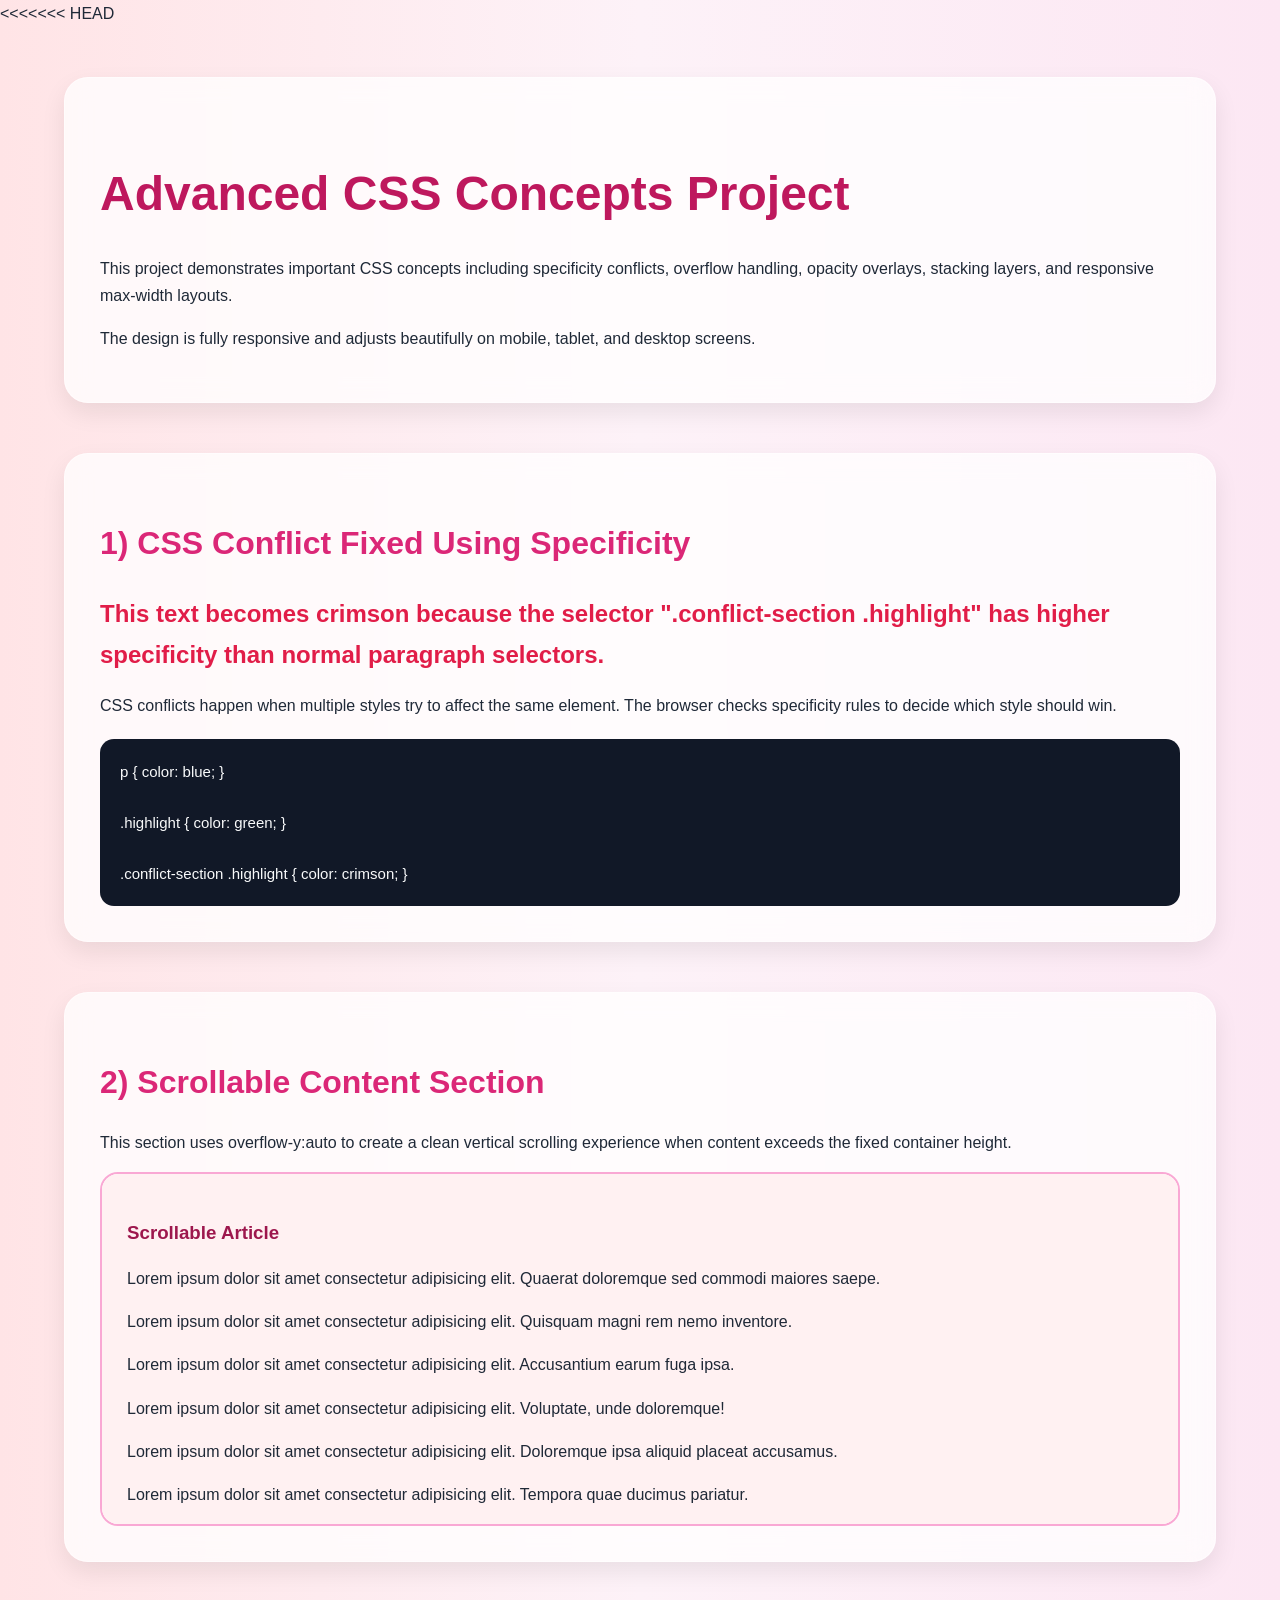
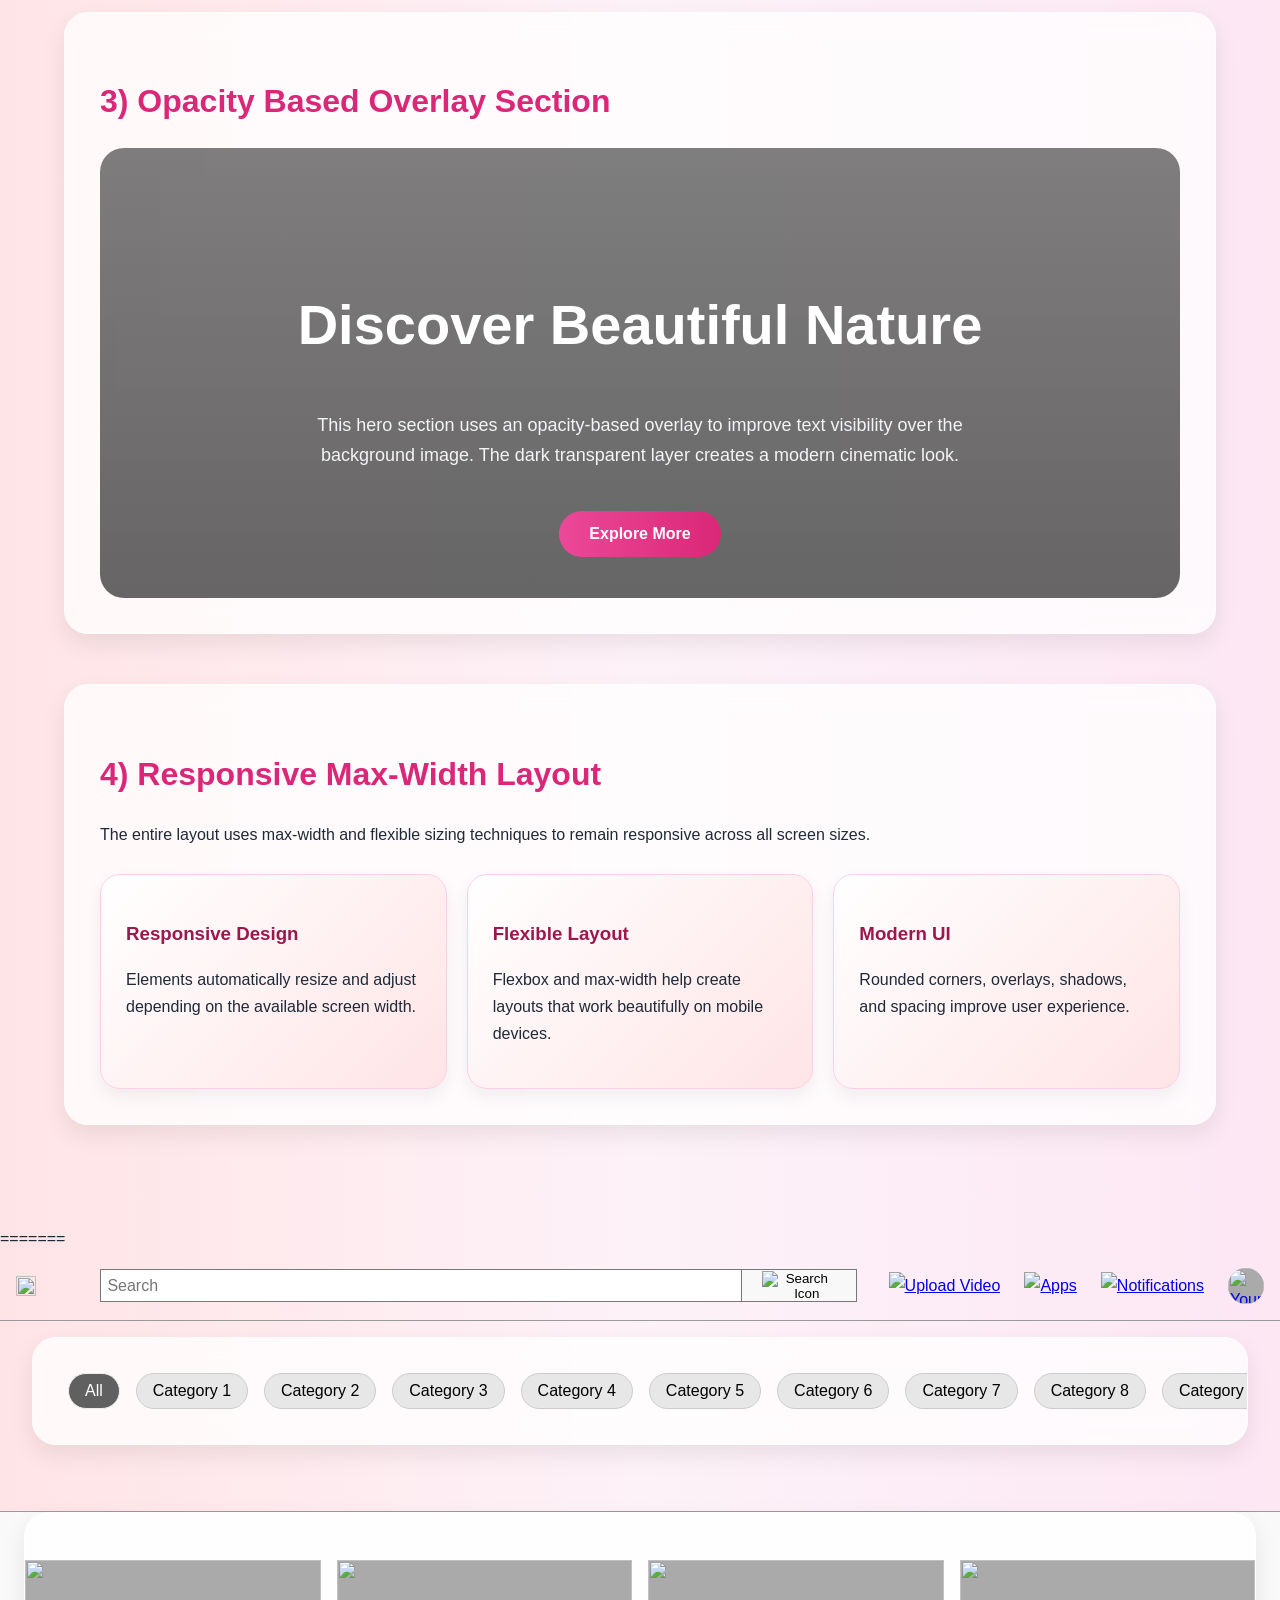
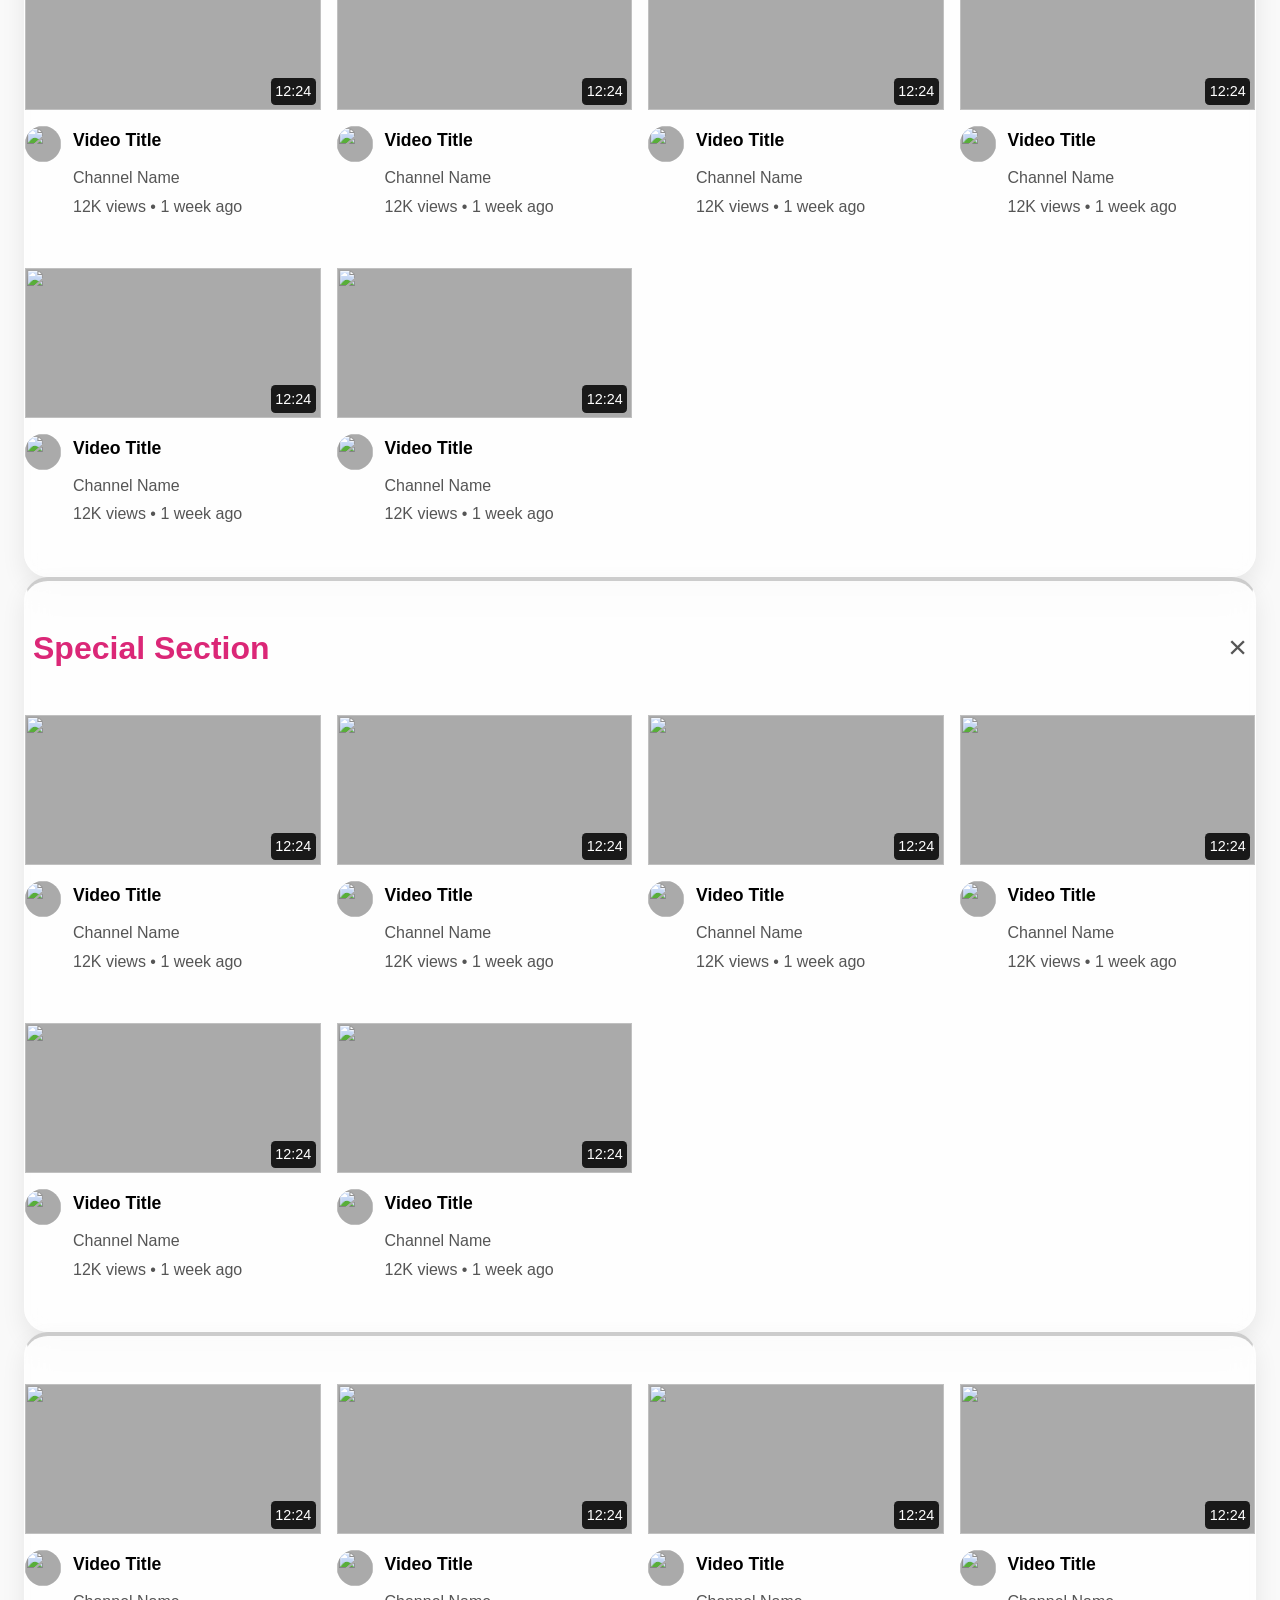
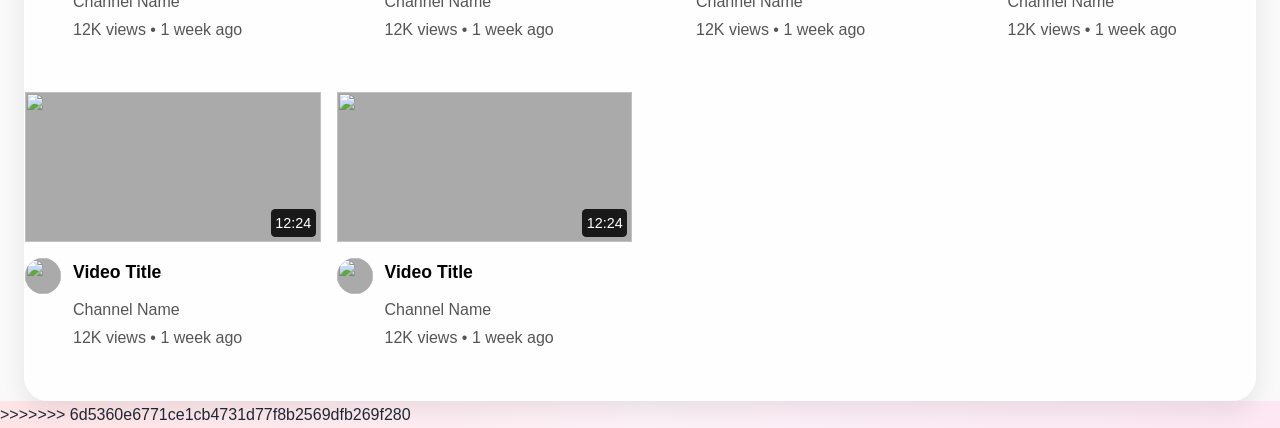
==== commit 2b3affe7: "updated project" ====
--- a/index.html
+++ b/index.html
@@ -1,3 +1,4 @@
+<<<<<<< HEAD
 <!DOCTYPE html>
 <html lang="en">
 
@@ -217,4 +218,532 @@
 
 </body>
 
-</html>+</html>
+=======
+<!doctype html>
+<html lang="en">
+  <head>
+    <meta charset="UTF-8" />
+    <meta name="viewport" content="width=device-width, initial-scale=1.0" />
+    <meta http-equiv="X-UA-Compatible" content="ie=edge" />
+    <link rel="stylesheet" href="style.css" />
+    <link
+      href="https://fonts.googleapis.com/css2?family=Roboto:wght@400;700&display=swap"
+      rel="stylesheet"
+    />
+    <title>YouTube</title>
+  </head>
+  <body>
+    <header class="header">
+      <a href="#">
+        <img src="logo.png" alt="YouTube Logo" class="youtube-logo" />
+      </a>
+      <form class="search-bar">
+        <input
+          class="search-input"
+          type="search"
+          placeholder="Search"
+          aria-label="Search"
+        />
+        <button type="submit" class="search-btn">
+          <img src="magnify.svg" alt="Search Icon" />
+        </button>
+      </form>
+      <div class="menu-icons">
+        <a href="#">
+          <img src="video-plus.svg" alt="Upload Video" />
+        </a>
+        <a href="#">
+          <img src="apps.svg" alt="Apps" />
+        </a>
+        <a href="#">
+          <img src="bell.svg" alt="Notifications" />
+        </a>
+        <a href="#">
+          <img
+            class="menu-channel-icon"
+            src="https://unsplash.it/36/36?gravity=center"
+            alt="Your Channel"
+          />
+        </a>
+      </div>
+    </header>
+    <div class="categories">
+      <section class="category-section">
+        <button class="category active">All</button>
+        <button class="category">Category 1</button>
+        <button class="category">Category 2</button>
+        <button class="category">Category 3</button>
+        <button class="category">Category 4</button>
+        <button class="category">Category 5</button>
+        <button class="category">Category 6</button>
+        <button class="category">Category 7</button>
+        <button class="category">Category 8</button>
+        <button class="category">Category 9</button>
+      </section>
+    </div>
+    <div class="videos">
+      <section class="video-section">
+        <article class="video-container">
+          <a href="#" class="thumbnail" data-duration="12:24">
+            <img
+              class="thumbnail-image"
+              src="https://unsplash.it/250/150?gravity=center"
+            />
+          </a>
+          <div class="video-bottom-section">
+            <a href="#">
+              <img
+                class="channel-icon"
+                src="https://unsplash.it/36/36?gravity=center"
+              />
+            </a>
+            <div class="video-details">
+              <a href="#" class="video-title">Video Title</a>
+              <a href="#" class="video-channel-name">Channel Name</a>
+              <div class="video-metadata">
+                <span>12K views</span>
+                •
+                <span>1 week ago</span>
+              </div>
+            </div>
+          </div>
+        </article>
+        <article class="video-container">
+          <a href="#" class="thumbnail" data-duration="12:24">
+            <img
+              class="thumbnail-image"
+              src="https://unsplash.it/250/150?gravity=center"
+            />
+          </a>
+          <div class="video-bottom-section">
+            <a href="#">
+              <img
+                class="channel-icon"
+                src="https://unsplash.it/36/36?gravity=center"
+              />
+            </a>
+            <div class="video-details">
+              <a href="#" class="video-title">Video Title</a>
+              <a href="#" class="video-channel-name">Channel Name</a>
+              <div class="video-metadata">
+                <span>12K views</span>
+                •
+                <span>1 week ago</span>
+              </div>
+            </div>
+          </div>
+        </article>
+        <article class="video-container">
+          <a href="#" class="thumbnail" data-duration="12:24">
+            <img
+              class="thumbnail-image"
+              src="https://unsplash.it/250/150?gravity=center"
+            />
+          </a>
+          <div class="video-bottom-section">
+            <a href="#">
+              <img
+                class="channel-icon"
+                src="https://unsplash.it/36/36?gravity=center"
+              />
+            </a>
+            <div class="video-details">
+              <a href="#" class="video-title">Video Title</a>
+              <a href="#" class="video-channel-name">Channel Name</a>
+              <div class="video-metadata">
+                <span>12K views</span>
+                •
+                <span>1 week ago</span>
+              </div>
+            </div>
+          </div>
+        </article>
+        <article class="video-container">
+          <a href="#" class="thumbnail" data-duration="12:24">
+            <img
+              class="thumbnail-image"
+              src="https://unsplash.it/250/150?gravity=center"
+            />
+          </a>
+          <div class="video-bottom-section">
+            <a href="#">
+              <img
+                class="channel-icon"
+                src="https://unsplash.it/36/36?gravity=center"
+              />
+            </a>
+            <div class="video-details">
+              <a href="#" class="video-title">Video Title</a>
+              <a href="#" class="video-channel-name">Channel Name</a>
+              <div class="video-metadata">
+                <span>12K views</span>
+                •
+                <span>1 week ago</span>
+              </div>
+            </div>
+          </div>
+        </article>
+        <article class="video-container">
+          <a href="#" class="thumbnail" data-duration="12:24">
+            <img
+              class="thumbnail-image"
+              src="https://unsplash.it/250/150?gravity=center"
+            />
+          </a>
+          <div class="video-bottom-section">
+            <a href="#">
+              <img
+                class="channel-icon"
+                src="https://unsplash.it/36/36?gravity=center"
+              />
+            </a>
+            <div class="video-details">
+              <a href="#" class="video-title">Video Title</a>
+              <a href="#" class="video-channel-name">Channel Name</a>
+              <div class="video-metadata">
+                <span>12K views</span>
+                •
+                <span>1 week ago</span>
+              </div>
+            </div>
+          </div>
+        </article>
+        <article class="video-container">
+          <a href="#" class="thumbnail" data-duration="12:24">
+            <img
+              class="thumbnail-image"
+              src="https://unsplash.it/250/150?gravity=center"
+            />
+          </a>
+          <div class="video-bottom-section">
+            <a href="#">
+              <img
+                class="channel-icon"
+                src="https://unsplash.it/36/36?gravity=center"
+              />
+            </a>
+            <div class="video-details">
+              <a href="#" class="video-title">Video Title</a>
+              <a href="#" class="video-channel-name">Channel Name</a>
+              <div class="video-metadata">
+                <span>12K views</span>
+                •
+                <span>1 week ago</span>
+              </div>
+            </div>
+          </div>
+        </article>
+      </section>
+      <section class="video-section">
+        <h2 class="video-section-title">
+          Special Section
+          <button class="video-section-title-close">&times;</button>
+        </h2>
+        <article class="video-container">
+          <a href="#" class="thumbnail" data-duration="12:24">
+            <img
+              class="thumbnail-image"
+              src="https://unsplash.it/250/150?gravity=center"
+            />
+          </a>
+          <div class="video-bottom-section">
+            <a href="#">
+              <img
+                class="channel-icon"
+                src="https://unsplash.it/36/36?gravity=center"
+              />
+            </a>
+            <div class="video-details">
+              <a href="#" class="video-title">Video Title</a>
+              <a href="#" class="video-channel-name">Channel Name</a>
+              <div class="video-metadata">
+                <span>12K views</span>
+                •
+                <span>1 week ago</span>
+              </div>
+            </div>
+          </div>
+        </article>
+        <article class="video-container">
+          <a href="#" class="thumbnail" data-duration="12:24">
+            <img
+              class="thumbnail-image"
+              src="https://unsplash.it/250/150?gravity=center"
+            />
+          </a>
+          <div class="video-bottom-section">
+            <a href="#">
+              <img
+                class="channel-icon"
+                src="https://unsplash.it/36/36?gravity=center"
+              />
+            </a>
+            <div class="video-details">
+              <a href="#" class="video-title">Video Title</a>
+              <a href="#" class="video-channel-name">Channel Name</a>
+              <div class="video-metadata">
+                <span>12K views</span>
+                •
+                <span>1 week ago</span>
+              </div>
+            </div>
+          </div>
+        </article>
+        <article class="video-container">
+          <a href="#" class="thumbnail" data-duration="12:24">
+            <img
+              class="thumbnail-image"
+              src="https://unsplash.it/250/150?gravity=center"
+            />
+          </a>
+          <div class="video-bottom-section">
+            <a href="#">
+              <img
+                class="channel-icon"
+                src="https://unsplash.it/36/36?gravity=center"
+              />
+            </a>
+            <div class="video-details">
+              <a href="#" class="video-title">Video Title</a>
+              <a href="#" class="video-channel-name">Channel Name</a>
+              <div class="video-metadata">
+                <span>12K views</span>
+                •
+                <span>1 week ago</span>
+              </div>
+            </div>
+          </div>
+        </article>
+        <article class="video-container">
+          <a href="#" class="thumbnail" data-duration="12:24">
+            <img
+              class="thumbnail-image"
+              src="https://unsplash.it/250/150?gravity=center"
+            />
+          </a>
+          <div class="video-bottom-section">
+            <a href="#">
+              <img
+                class="channel-icon"
+                src="https://unsplash.it/36/36?gravity=center"
+              />
+            </a>
+            <div class="video-details">
+              <a href="#" class="video-title">Video Title</a>
+              <a href="#" class="video-channel-name">Channel Name</a>
+              <div class="video-metadata">
+                <span>12K views</span>
+                •
+                <span>1 week ago</span>
+              </div>
+            </div>
+          </div>
+        </article>
+        <article class="video-container">
+          <a href="#" class="thumbnail" data-duration="12:24">
+            <img
+              class="thumbnail-image"
+              src="https://unsplash.it/250/150?gravity=center"
+            />
+          </a>
+          <div class="video-bottom-section">
+            <a href="#">
+              <img
+                class="channel-icon"
+                src="https://unsplash.it/36/36?gravity=center"
+              />
+            </a>
+            <div class="video-details">
+              <a href="#" class="video-title">Video Title</a>
+              <a href="#" class="video-channel-name">Channel Name</a>
+              <div class="video-metadata">
+                <span>12K views</span>
+                •
+                <span>1 week ago</span>
+              </div>
+            </div>
+          </div>
+        </article>
+        <article class="video-container">
+          <a href="#" class="thumbnail" data-duration="12:24">
+            <img
+              class="thumbnail-image"
+              src="https://unsplash.it/250/150?gravity=center"
+            />
+          </a>
+          <div class="video-bottom-section">
+            <a href="#">
+              <img
+                class="channel-icon"
+                src="https://unsplash.it/36/36?gravity=center"
+              />
+            </a>
+            <div class="video-details">
+              <a href="#" class="video-title">Video Title</a>
+              <a href="#" class="video-channel-name">Channel Name</a>
+              <div class="video-metadata">
+                <span>12K views</span>
+                •
+                <span>1 week ago</span>
+              </div>
+            </div>
+          </div>
+        </article>
+      </section>
+      <section class="video-section">
+        <article class="video-container">
+          <a href="#" class="thumbnail" data-duration="12:24">
+            <img
+              class="thumbnail-image"
+              src="https://unsplash.it/250/150?gravity=center"
+            />
+          </a>
+          <div class="video-bottom-section">
+            <a href="#">
+              <img
+                class="channel-icon"
+                src="https://unsplash.it/36/36?gravity=center"
+              />
+            </a>
+            <div class="video-details">
+              <a href="#" class="video-title">Video Title</a>
+              <a href="#" class="video-channel-name">Channel Name</a>
+              <div class="video-metadata">
+                <span>12K views</span>
+                •
+                <span>1 week ago</span>
+              </div>
+            </div>
+          </div>
+        </article>
+        <article class="video-container">
+          <a href="#" class="thumbnail" data-duration="12:24">
+            <img
+              class="thumbnail-image"
+              src="https://unsplash.it/250/150?gravity=center"
+            />
+          </a>
+          <div class="video-bottom-section">
+            <a href="#">
+              <img
+                class="channel-icon"
+                src="https://unsplash.it/36/36?gravity=center"
+              />
+            </a>
+            <div class="video-details">
+              <a href="#" class="video-title">Video Title</a>
+              <a href="#" class="video-channel-name">Channel Name</a>
+              <div class="video-metadata">
+                <span>12K views</span>
+                •
+                <span>1 week ago</span>
+              </div>
+            </div>
+          </div>
+        </article>
+        <article class="video-container">
+          <a href="#" class="thumbnail" data-duration="12:24">
+            <img
+              class="thumbnail-image"
+              src="https://unsplash.it/250/150?gravity=center"
+            />
+          </a>
+          <div class="video-bottom-section">
+            <a href="#">
+              <img
+                class="channel-icon"
+                src="https://unsplash.it/36/36?gravity=center"
+              />
+            </a>
+            <div class="video-details">
+              <a href="#" class="video-title">Video Title</a>
+              <a href="#" class="video-channel-name">Channel Name</a>
+              <div class="video-metadata">
+                <span>12K views</span>
+                •
+                <span>1 week ago</span>
+              </div>
+            </div>
+          </div>
+        </article>
+        <article class="video-container">
+          <a href="#" class="thumbnail" data-duration="12:24">
+            <img
+              class="thumbnail-image"
+              src="https://unsplash.it/250/150?gravity=center"
+            />
+          </a>
+          <div class="video-bottom-section">
+            <a href="#">
+              <img
+                class="channel-icon"
+                src="https://unsplash.it/36/36?gravity=center"
+              />
+            </a>
+            <div class="video-details">
+              <a href="#" class="video-title">Video Title</a>
+              <a href="#" class="video-channel-name">Channel Name</a>
+              <div class="video-metadata">
+                <span>12K views</span>
+                •
+                <span>1 week ago</span>
+              </div>
+            </div>
+          </div>
+        </article>
+        <article class="video-container">
+          <a href="#" class="thumbnail" data-duration="12:24">
+            <img
+              class="thumbnail-image"
+              src="https://unsplash.it/250/150?gravity=center"
+            />
+          </a>
+          <div class="video-bottom-section">
+            <a href="#">
+              <img
+                class="channel-icon"
+                src="https://unsplash.it/36/36?gravity=center"
+              />
+            </a>
+            <div class="video-details">
+              <a href="#" class="video-title">Video Title</a>
+              <a href="#" class="video-channel-name">Channel Name</a>
+              <div class="video-metadata">
+                <span>12K views</span>
+                •
+                <span>1 week ago</span>
+              </div>
+            </div>
+          </div>
+        </article>
+        <article class="video-container">
+          <a href="#" class="thumbnail" data-duration="12:24">
+            <img
+              class="thumbnail-image"
+              src="https://unsplash.it/250/150?gravity=center"
+            />
+          </a>
+          <div class="video-bottom-section">
+            <a href="#">
+              <img
+                class="channel-icon"
+                src="https://unsplash.it/36/36?gravity=center"
+              />
+            </a>
+            <div class="video-details">
+              <a href="#" class="video-title">Video Title</a>
+              <a href="#" class="video-channel-name">Channel Name</a>
+              <div class="video-metadata">
+                <span>12K views</span>
+                •
+                <span>1 week ago</span>
+              </div>
+            </div>
+          </div>
+        </article>
+      </section>
+    </div>
+  </body>
+</html>
+>>>>>>> 6d5360e6771ce1cb4731d77f8b2569dfb269f280
--- a/style.css
+++ b/style.css
@@ -1,3 +1,4 @@
+<<<<<<< HEAD
 /* GOOGLE FONT */
 
 @import url("https://fonts.googleapis.com/css2?family=Poppins:wght@300;400;500;600;700&display=swap");
@@ -284,3 +285,214 @@
     padding: 25px;
   }
 }
+=======
+*, *::before, *::after {
+  box-sizing: border-box;
+  font-family: Roboto, Arial, Helvetica, sans-serif;
+}
+
+body {
+  margin: 0;
+}
+
+.video-section {
+  display: grid;
+  grid-template-columns: repeat(auto-fill, minmax(250px, 1fr));
+  gap: 3rem 1rem;
+  padding: 3rem 0;
+  margin: 0 1.5rem;
+  border-top: 4px solid #CCC;
+}
+
+.video-section:first-child {
+  border-top: none;
+}
+
+.video-container {
+  display: flex;
+  flex-direction: column;
+}
+
+.thumbnail {
+  position: relative;
+  display: flex;
+}
+
+.thumbnail::before {
+  content: attr(data-duration);
+  position: absolute;
+  background-color: rgba(0, 0, 0, .85);
+  color: white;
+  right: 5px;
+  bottom: 5px;
+  padding: .1em .3em;
+  border-radius: .3em;
+  font-size: .9rem;
+}
+
+.thumbnail-image {
+  width: 100%;
+  height: 100%;
+  min-width: 250px;
+  min-height: 150px;
+  background-color: #AAA;
+}
+
+.video-bottom-section {
+  display: flex;
+  align-items: flex-start;
+  margin-top: 1rem;
+}
+
+.channel-icon {
+  margin-right: .75rem;
+  border-radius: 50%;
+  width: 36px;
+  height: 36px;
+  background-color: #AAA;
+}
+
+.video-details {
+  display: flex;
+  flex-direction: column;
+}
+
+.video-title {
+  font-size: 1.1rem;
+  font-weight: bold;
+  margin-bottom: .5rem;
+  text-decoration: none;
+  color: black;
+}
+
+.video-channel-name {
+  margin-bottom: .1rem;
+  text-decoration: none;
+  transition: color 150ms;
+}
+
+.video-channel-name:hover {
+  color: #111;
+}
+
+.video-channel-name,
+.video-metadata {
+  color: #555;
+}
+
+.video-section-title {
+  grid-column: 1 / -1;
+  margin: -.5rem 0;
+  display: flex;
+  justify-content: space-between;
+  align-items: center;
+  padding: 0 .5rem;
+}
+
+.video-section-title-close {
+  border: none;
+  background: none;
+  padding: 0;
+  font-size: 2rem;
+  color: #555;
+  cursor: pointer;
+}
+
+.videos {
+  background-color: #F9F9F9;
+}
+
+.categories {
+  padding: 1rem 2rem;
+  border-top: 1px solid #999;
+  border-bottom: 1px solid #999;
+}
+
+.category-section {
+  display: flex;
+  overflow: hidden;
+}
+
+.category {
+  margin-right: 1rem;
+  word-wrap: none;
+  white-space: nowrap;
+  border: 1px solid #CCC;
+  border-radius: 900px;
+  background-color: #E7E7E7;
+  padding: .5rem 1rem;
+  font-size: inherit;
+  cursor: pointer;
+  transition: background-color 150ms;
+}
+
+.category:hover {
+  background-color: #DDD;
+}
+
+.category.active {
+  background-color: #606060;
+  color: white;
+  border-color: #EEE;
+}
+
+.category:last-child {
+  margin-right: 0;
+}
+
+.header {
+  display: flex;
+  justify-content: space-between;
+  align-items: center;
+  padding: 1rem;
+}
+
+.youtube-logo {
+  height: 20px;
+}
+
+.search-bar {
+  display: flex;
+  flex-grow: 1;
+  margin: 0 2rem 0 4rem;
+}
+
+.search-input {
+  width: 100%;
+  font-size: inherit;
+  padding: .4em;
+  border: 1px solid #777;
+  border-top-right-radius: 0;
+  border-bottom-right-radius: 0;
+}
+
+.search-btn {
+  display: flex;
+  align-items: center;
+  padding: 0 1.25rem;
+  border: 1px solid #777;
+  background-color: #F8F8F8;
+  border-left: none;
+  border-top-left-radius: 0;
+  border-bottom-left-radius: 0;
+  cursor: pointer;
+}
+
+.search-btn:hover {
+  background-color: #F0F0F0;
+}
+
+.menu-icons {
+  display: grid;
+  grid-template-columns: repeat(4, auto);
+  align-items: center;
+  gap: 1.5rem;
+}
+
+.menu-channel-icon {
+  border-radius: 50%;
+  width: 36px;
+  height: 36px;
+  background-color: #AAA;
+}
+>>>>>>> 6d5360e6771ce1cb4731d77f8b2569dfb269f280
--- a/style.css
+++ b/style.css
@@ -1,3 +1,4 @@
+<<<<<<< HEAD
 /* GOOGLE FONT */
 
 @import url("https://fonts.googleapis.com/css2?family=Poppins:wght@300;400;500;600;700&display=swap");
@@ -284,3 +285,214 @@
     padding: 25px;
   }
 }
+=======
+*, *::before, *::after {
+  box-sizing: border-box;
+  font-family: Roboto, Arial, Helvetica, sans-serif;
+}
+
+body {
+  margin: 0;
+}
+
+.video-section {
+  display: grid;
+  grid-template-columns: repeat(auto-fill, minmax(250px, 1fr));
+  gap: 3rem 1rem;
+  padding: 3rem 0;
+  margin: 0 1.5rem;
+  border-top: 4px solid #CCC;
+}
+
+.video-section:first-child {
+  border-top: none;
+}
+
+.video-container {
+  display: flex;
+  flex-direction: column;
+}
+
+.thumbnail {
+  position: relative;
+  display: flex;
+}
+
+.thumbnail::before {
+  content: attr(data-duration);
+  position: absolute;
+  background-color: rgba(0, 0, 0, .85);
+  color: white;
+  right: 5px;
+  bottom: 5px;
+  padding: .1em .3em;
+  border-radius: .3em;
+  font-size: .9rem;
+}
+
+.thumbnail-image {
+  width: 100%;
+  height: 100%;
+  min-width: 250px;
+  min-height: 150px;
+  background-color: #AAA;
+}
+
+.video-bottom-section {
+  display: flex;
+  align-items: flex-start;
+  margin-top: 1rem;
+}
+
+.channel-icon {
+  margin-right: .75rem;
+  border-radius: 50%;
+  width: 36px;
+  height: 36px;
+  background-color: #AAA;
+}
+
+.video-details {
+  display: flex;
+  flex-direction: column;
+}
+
+.video-title {
+  font-size: 1.1rem;
+  font-weight: bold;
+  margin-bottom: .5rem;
+  text-decoration: none;
+  color: black;
+}
+
+.video-channel-name {
+  margin-bottom: .1rem;
+  text-decoration: none;
+  transition: color 150ms;
+}
+
+.video-channel-name:hover {
+  color: #111;
+}
+
+.video-channel-name,
+.video-metadata {
+  color: #555;
+}
+
+.video-section-title {
+  grid-column: 1 / -1;
+  margin: -.5rem 0;
+  display: flex;
+  justify-content: space-between;
+  align-items: center;
+  padding: 0 .5rem;
+}
+
+.video-section-title-close {
+  border: none;
+  background: none;
+  padding: 0;
+  font-size: 2rem;
+  color: #555;
+  cursor: pointer;
+}
+
+.videos {
+  background-color: #F9F9F9;
+}
+
+.categories {
+  padding: 1rem 2rem;
+  border-top: 1px solid #999;
+  border-bottom: 1px solid #999;
+}
+
+.category-section {
+  display: flex;
+  overflow: hidden;
+}
+
+.category {
+  margin-right: 1rem;
+  word-wrap: none;
+  white-space: nowrap;
+  border: 1px solid #CCC;
+  border-radius: 900px;
+  background-color: #E7E7E7;
+  padding: .5rem 1rem;
+  font-size: inherit;
+  cursor: pointer;
+  transition: background-color 150ms;
+}
+
+.category:hover {
+  background-color: #DDD;
+}
+
+.category.active {
+  background-color: #606060;
+  color: white;
+  border-color: #EEE;
+}
+
+.category:last-child {
+  margin-right: 0;
+}
+
+.header {
+  display: flex;
+  justify-content: space-between;
+  align-items: center;
+  padding: 1rem;
+}
+
+.youtube-logo {
+  height: 20px;
+}
+
+.search-bar {
+  display: flex;
+  flex-grow: 1;
+  margin: 0 2rem 0 4rem;
+}
+
+.search-input {
+  width: 100%;
+  font-size: inherit;
+  padding: .4em;
+  border: 1px solid #777;
+  border-top-right-radius: 0;
+  border-bottom-right-radius: 0;
+}
+
+.search-btn {
+  display: flex;
+  align-items: center;
+  padding: 0 1.25rem;
+  border: 1px solid #777;
+  background-color: #F8F8F8;
+  border-left: none;
+  border-top-left-radius: 0;
+  border-bottom-left-radius: 0;
+  cursor: pointer;
+}
+
+.search-btn:hover {
+  background-color: #F0F0F0;
+}
+
+.menu-icons {
+  display: grid;
+  grid-template-columns: repeat(4, auto);
+  align-items: center;
+  gap: 1.5rem;
+}
+
+.menu-channel-icon {
+  border-radius: 50%;
+  width: 36px;
+  height: 36px;
+  background-color: #AAA;
+}
+>>>>>>> 6d5360e6771ce1cb4731d77f8b2569dfb269f280
